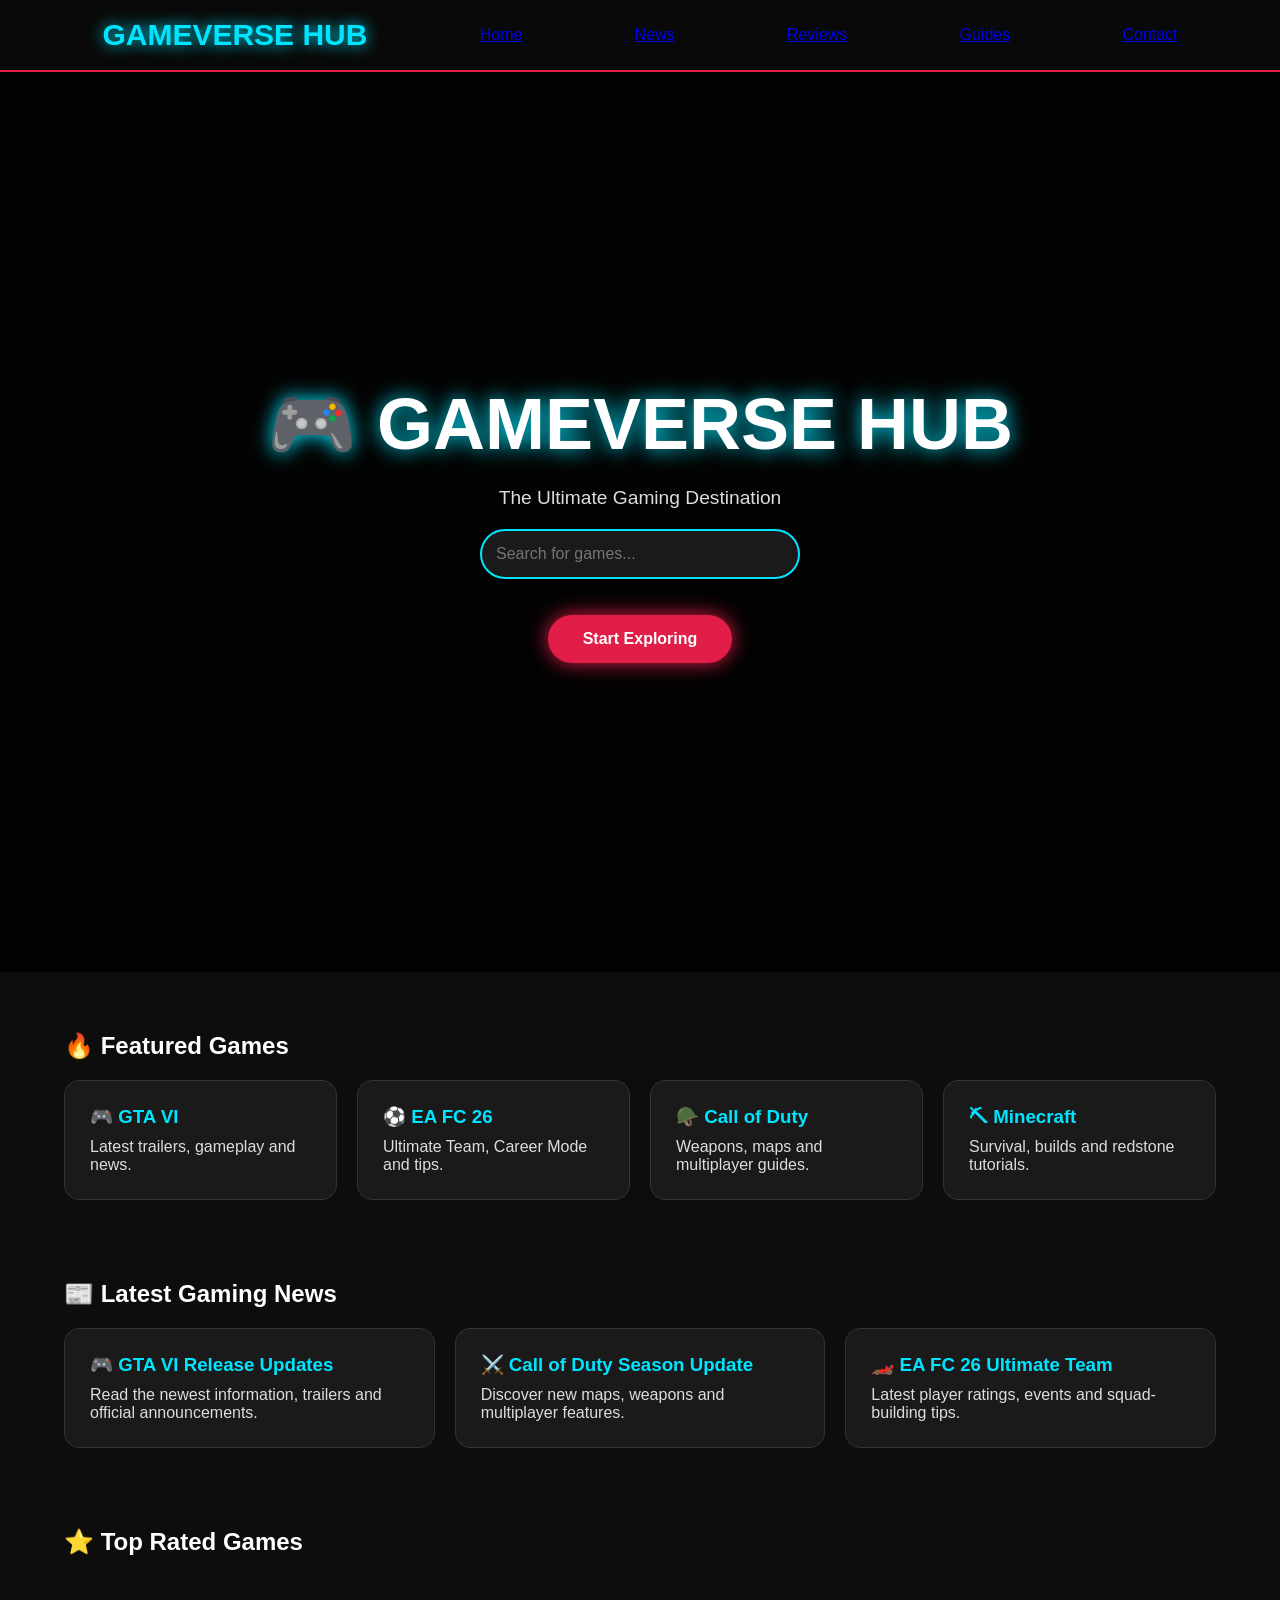
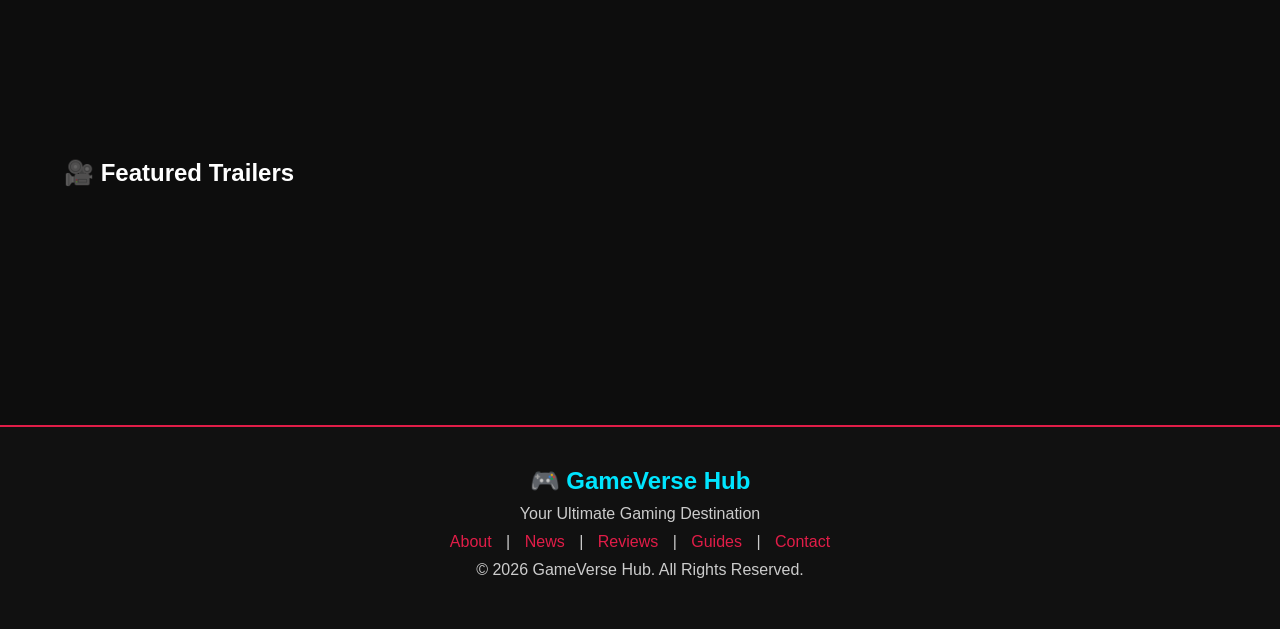
==== index.html @ 9d749c65 "Update index.html" ====
<!DOCTYPE html>
<html lang="en">
<head>
<meta charset="UTF-8">
<meta name="viewport" content="width=device-width, initial-scale=1.0">
<title>GameVerse Hub</title>
<link rel="stylesheet" href="css/style.css">
</head>

<body>

<header>
<div class="logo">
<span class="blue">GAME</span><span class="red">VERSE</span> HUB
</div>
<a href="index.html">Home</a>
<a href="news.html">News</a>
<a href="reviews.html">Reviews</a>
<a href="guides.html">Guides</a>
<a href="contact.html">Contact</a>
</nav>

</header>

<section class="hero">

<h1>🎮 GAMEVERSE HUB</h1>

<p>The Ultimate Gaming Destination</p>

<input class="search" type="text" placeholder="Search for games...">

<br><br>

<a href="news.html" class="button">Start Exploring</a>

</section>

<section class="games">

<h2>🔥 Featured Games</h2>
  
<div class="games-grid">
<div class="card">
<h3>🎮 GTA VI</h3>
<p>Latest trailers, gameplay and news.</p>
</div>

<div class="card">
<h3>⚽ EA FC 26</h3>
<p>Ultimate Team, Career Mode and tips.</p>
</div>

<div class="card">
<h3>🪖 Call of Duty</h3>
<p>Weapons, maps and multiplayer guides.</p>
</div>

<div class="card">
<h3>⛏ Minecraft</h3>
<p>Survival, builds and redstone tutorials.</p>
</div>
</div>
</section>

<section class="games">

<h2>📰 Latest Gaming News</h2>
<div class="games-grid">
<div class="card">
<h3>🎮 GTA VI Release Updates</h3>
<p>Read the newest information, trailers and official announcements.</p>
</div>

<div class="card">
<h3>⚔️ Call of Duty Season Update</h3>
<p>Discover new maps, weapons and multiplayer features.</p>
</div>

<div class="card">
<h3>🏎️ EA FC 26 Ultimate Team</h3>
<p>Latest player ratings, events and squad-building tips.</p>
</div>
</div>
</section>
<section class="games">

<h2>⭐ Top Rated Games</h2>

<div class="games-grid">

<div class="card">
<h3>🥇 GTA VI</h3>
<p>⭐ 9.8 / 10</p>
</div>

<div class="card">
<h3>🥈 Minecraft</h3>
<p>⭐ 9.5 / 10</p>
</div>

<div class="card">
<h3>🥉 EA FC 26</h3>
<p>⭐ 8.9 / 10</p>
</div>

<div class="card">
<h3>🎯 Call of Duty</h3>
<p>⭐ 8.8 / 10</p>
</div>

</div>

</section>
  <section class="games">

<h2>🎥 Featured Trailers</h2>

<div class="games-grid">

<div class="card">
<h3>🎮 GTA VI Trailer</h3>
<p>Watch the latest official trailer and gameplay highlights.</p>
<a href="https://www.youtube.com/results?search_query=GTA+VI+Official+Trailer" class="button" target="_blank">Watch</a>
</div>

<div class="card">
<h3>⚽ EA FC 26 Trailer</h3>
<p>See the newest features and official gameplay reveal.</p>
<a href="https://www.youtube.com/results?search_query=EA+FC+26+Trailer" class="button" target="_blank">Watch</a>
</div>

<div class="card">
<h3>🪖 Call of Duty Trailer</h3>
<p>Check out the latest multiplayer action.</p>
<a href="https://www.youtube.com/results?search_query=Call+of+Duty+Official+Trailer" class="button" target="_blank">Watch</a>
</div>

</div>

</section>
<footer>

<h2>🎮 GameVerse Hub</h2>

<p>Your Ultimate Gaming Destination</p>

<p>
<a href="about.html">About</a> |
<a href="news.html">News</a> |
<a href="reviews.html">Reviews</a> |
<a href="guides.html">Guides</a> |
<a href="contact.html">Contact</a>
</p>

<p>© 2026 GameVerse Hub. All Rights Reserved.</p>

</footer>

<script src="js/script.js"></script>

</body>
</html>
---- css/style.css ----
*{
    margin:0;
    padding:0;
    box-sizing:border-box;
    font-family:Arial, Helvetica, sans-serif;
}

body{
    background:#0D0D0D;
    color:#ffffff;
}

header{
    position:sticky;
    top:0;
    display:flex;
    justify-content:space-between;
    align-items:center;
    padding:18px 8%;
    background:rgba(10,10,10,0.95);
    backdrop-filter:blur(10px);
    border-bottom:2px solid #E11D48;
    z-index:1000;
}

.logo{
    font-size:30px;
    font-weight:700;
    color:#00E5FF;
    text-shadow:0 0 15px #00E5FF;
}

nav{
    display:flex;
    gap:20px;
    flex-wrap:wrap;
}

nav a{
    color:white;
    text-decoration:none;
    font-weight:600;
    transition:.3s;
}

nav a:hover{
    color:#00E5FF;
    text-shadow:0 0 10px #00E5FF;
} o{
    font-size:28px;
    font-weight:bold;
    color:#00E5FF;
    text-shadow:0 0 10px #00E5FF;
}

nav a{
    color:white;
    text-decoration:none;
    margin-left:25px;
    transition:.3s;
    font-weight:bold;
}

nav a:hover{
    color:#00E5FF;
}

.hero{
    min-height:100vh;
    display:flex;
    flex-direction:column;
    justify-content:center;
    align-items:center;
    text-align:center;
    padding:20px;
    background:
    linear-gradient(rgba(0,0,0,.75),rgba(0,0,0,.85)),
    url("https://images.unsplash.com/photo-1542751110-97427bbecf20?auto=format&fit=crop&w=1600&q=80")
    center/cover no-repeat;
}

.hero h1{
    font-size:clamp(2.5rem,6vw,4.5rem);
    color:#ffffff;
    text-shadow:0 0 20px #00E5FF;
}

.hero p{
    font-size:1.2rem;
    color:#ddd;
    margin:20px 0;
}

.button{
    background:#E11D48;
    color:white;
    text-decoration:none;
    padding:15px 35px;
    border-radius:40px;
    font-weight:bold;
    transition:.3s;
    box-shadow:0 0 20px #E11D48;
}

.button:hover{
    background:#00E5FF;
    color:black;
    box-shadow:0 0 25px #00E5FF;
}

.games{
    width:90%;
    margin:60px auto;
}

.games-grid{
    display:grid;
    grid-template-columns:repeat(auto-fit,minmax(250px,1fr));
    gap:20px;
}

.card{
    background:#1A1A1A;
    border:1px solid #333;
    border-radius:15px;
    padding:25px;
    margin:20px 0;
    transition:0.3s;
}

.card:hover{
    transform:scale(1.03);
    border-color:#E11D48;
    box-shadow:0 0 20px #E11D48;
}

.card h3{
    color:#00E5FF;
    margin-bottom:10px;
}

.card p{
    color:#DDDDDD;
}

footerer{
    tt-align:cecenter;
    padding:30px;
    background:#111111;
    border-top:2px solid #E11D48;
    margin-top:50px;
}.search{
width:320px;
max-width:90%;
padding:14px;
border:none;
border-radius:30px;
font-size:16px;
outline:none;
background:#1A1A1A;
color:white;
border:2px solid #00E5FF;
}

.search:focus{
box-shadow:0 0 15px #00E5FF;
}
footer{
    background:#111111;
    padding:40px 20px;
    text-align:center;
    border-top:2px solid #E11D48;
}

footer h2{
    color:#00E5FF;
    margin-bottom:10px;
}

footer p{
    color:#cccccc;
    margin:10px 0;
}

footer a{
    color:#E11D48;
    text-decoration:none;
    margin:0 10px;
    transition:0.3s;
}

footer a:hover{
    color:#00E5FF;
}
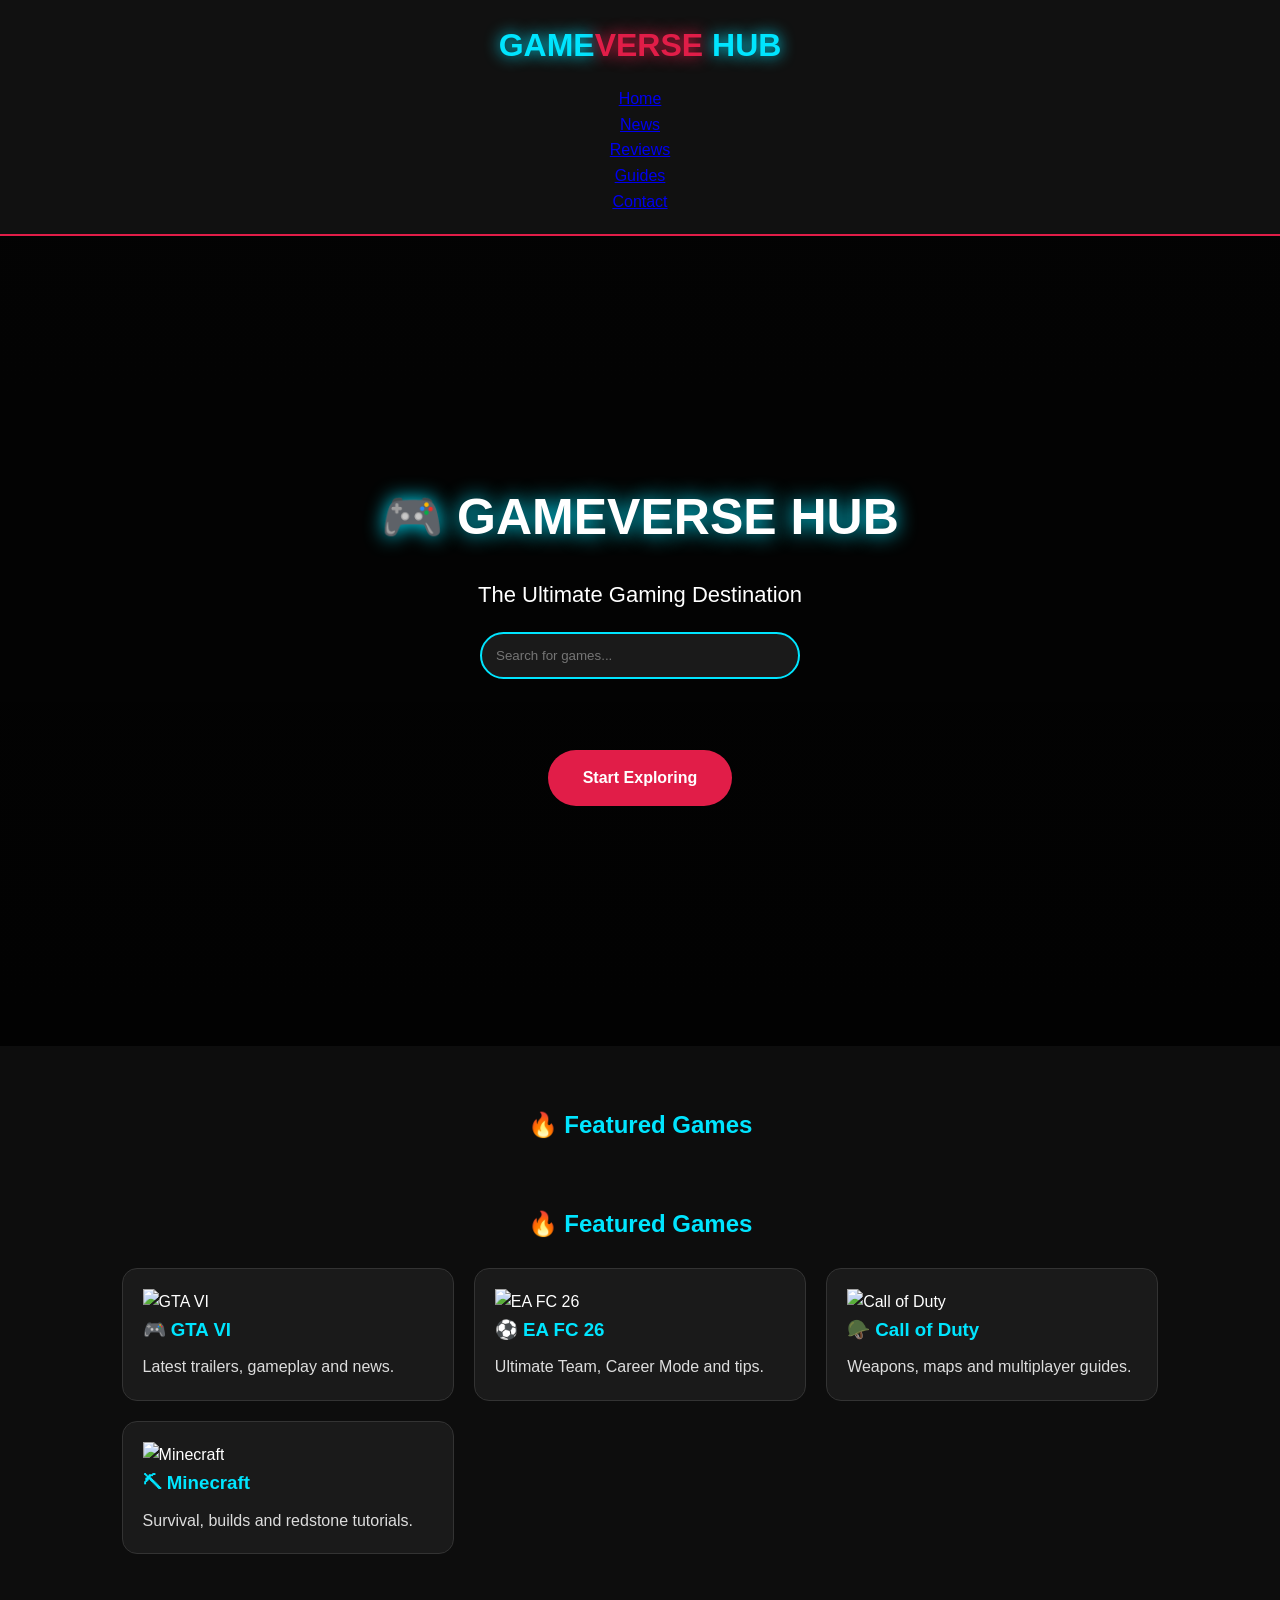
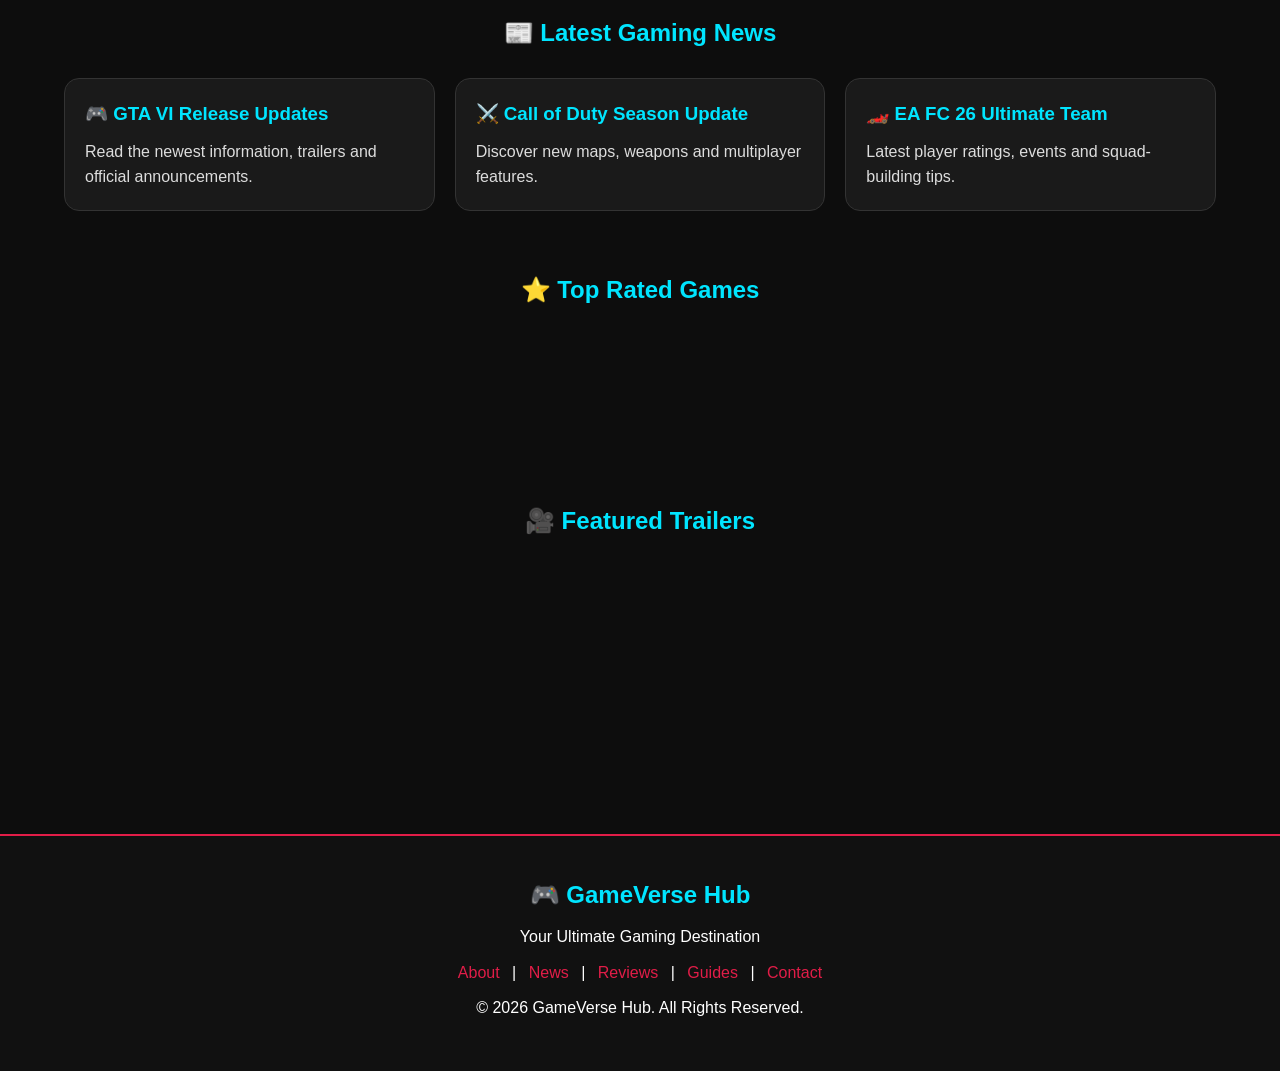
==== commit 94e4de32: "Update index.html" ====
--- a/index.html
+++ b/index.html
@@ -40,30 +40,39 @@
 
 <h2>🔥 Featured Games</h2>
   
+<section class="games">
+
+<h2>🔥 Featured Games</h2>
+
 <div class="games-grid">
+
 <div class="card">
+<img src="images/gta6.jpg" alt="GTA VI">
 <h3>🎮 GTA VI</h3>
 <p>Latest trailers, gameplay and news.</p>
 </div>
 
 <div class="card">
+<img src="images/eafc26.jpg" alt="EA FC 26">
 <h3>⚽ EA FC 26</h3>
 <p>Ultimate Team, Career Mode and tips.</p>
 </div>
 
 <div class="card">
+<img src="images/cod.jpg" alt="Call of Duty">
 <h3>🪖 Call of Duty</h3>
 <p>Weapons, maps and multiplayer guides.</p>
 </div>
 
 <div class="card">
+<img src="images/minecraft.jpg" alt="Minecraft">
 <h3>⛏ Minecraft</h3>
 <p>Survival, builds and redstone tutorials.</p>
 </div>
+
 </div>
+
 </section>
-
-<section class="games">
 
 <h2>📰 Latest Gaming News</h2>
 <div class="games-grid">
--- a/css/style.css
+++ b/css/style.css
@@ -8,65 +8,61 @@
 body{
     background:#0D0D0D;
     color:#ffffff;
-}
+    line-height:1.6;
+}
+
+/* Header */
 
 header{
-    position:sticky;
-    top:0;
     display:flex;
-    justify-content:space-between;
+    flex-direction:column;
     align-items:center;
-    padding:18px 8%;
-    background:rgba(10,10,10,0.95);
-    backdrop-filter:blur(10px);
+    padding:20px;
+    background:#111111;
     border-bottom:2px solid #E11D48;
-    z-index:1000;
 }
 
 .logo{
-    font-size:30px;
-    font-weight:700;
+    font-size:32px;
+    font-weight:bold;
     color:#00E5FF;
     text-shadow:0 0 15px #00E5FF;
+    margin-bottom:15px;
+}
+
+.blue{
+    color:#00E5FF;
+    text-shadow:0 0 15px #00E5FF;
+}
+
+.red{
+    color:#E11D48;
+    text-shadow:0 0 15px #E11D48;
 }
 
 nav{
     display:flex;
-    gap:20px;
     flex-wrap:wrap;
+    justify-content:center;
+    gap:15px;
 }
 
 nav a{
     color:white;
     text-decoration:none;
-    font-weight:600;
+    font-size:18px;
+    font-weight:bold;
     transition:.3s;
 }
 
 nav a:hover{
     color:#00E5FF;
-    text-shadow:0 0 10px #00E5FF;
-} o{
-    font-size:28px;
-    font-weight:bold;
-    color:#00E5FF;
-    text-shadow:0 0 10px #00E5FF;
-}
-
-nav a{
-    color:white;
-    text-decoration:none;
-    margin-left:25px;
-    transition:.3s;
-    font-weight:bold;
-}
-
-nav a:hover{
-    color:#00E5FF;
-}
+}
+
+/* Hero */
 
 .hero{
-    min-height:100vh;
+    min-height:90vh;
     display:flex;
     flex-direction:column;
     justify-content:center;
@@ -80,37 +76,60 @@
 }
 
 .hero h1{
-    font-size:clamp(2.5rem,6vw,4.5rem);
-    color:#ffffff;
+    font-size:50px;
+    color:white;
     text-shadow:0 0 20px #00E5FF;
 }
 
 .hero p{
-    font-size:1.2rem;
-    color:#ddd;
     margin:20px 0;
+    font-size:22px;
+}
+
+.search{
+    width:320px;
+    max-width:90%;
+    padding:14px;
+    border:none;
+    border-radius:30px;
+    background:#1A1A1A;
+    color:white;
+    border:2px solid #00E5FF;
+    outline:none;
+}
+
+.search:focus{
+    box-shadow:0 0 15px #00E5FF;
 }
 
 .button{
+    display:inline-block;
+    margin-top:20px;
+    padding:15px 35px;
     background:#E11D48;
     color:white;
     text-decoration:none;
-    padding:15px 35px;
-    border-radius:40px;
+    border-radius:30px;
     font-weight:bold;
     transition:.3s;
-    box-shadow:0 0 20px #E11D48;
 }
 
 .button:hover{
     background:#00E5FF;
     color:black;
-    box-shadow:0 0 25px #00E5FF;
-}
+}
+
+/* Sections */
 
 .games{
     width:90%;
     margin:60px auto;
+}
+
+.games h2{
+    text-align:center;
+    color:#00E5FF;
+    margin-bottom:25px;
 }
 
 .games-grid{
@@ -121,15 +140,14 @@
 
 .card{
     background:#1A1A1A;
+    border-radius:15px;
+    padding:20px;
     border:1px solid #333;
-    border-radius:15px;
-    padding:25px;
-    margin:20px 0;
-    transition:0.3s;
+    transition:.3s;
 }
 
 .card:hover{
-    transform:scale(1.03);
+    transform:translateY(-8px);
     border-color:#E11D48;
     box-shadow:0 0 20px #E11D48;
 }
@@ -143,52 +161,57 @@
     color:#DDDDDD;
 }
 
-footerer{
-    tt-align:cecenter;
-    padding:30px;
-    background:#111111;
-    border-top:2px solid #E11D48;
-    margin-top:50px;
-}.search{
-width:320px;
-max-width:90%;
-padding:14px;
-border:none;
-border-radius:30px;
-font-size:16px;
-outline:none;
-background:#1A1A1A;
-color:white;
-border:2px solid #00E5FF;
-}
-
-.search:focus{
-box-shadow:0 0 15px #00E5FF;
-}
+/* Footer */
+
 footer{
     background:#111111;
+    text-align:center;
     padding:40px 20px;
-    text-align:center;
     border-top:2px solid #E11D48;
 }
 
 footer h2{
     color:#00E5FF;
-    margin-bottom:10px;
 }
 
 footer p{
-    color:#cccccc;
     margin:10px 0;
 }
 
 footer a{
     color:#E11D48;
     text-decoration:none;
-    margin:0 10px;
-    transition:0.3s;
+    margin:0 8px;
 }
 
 footer a:hover{
     color:#00E5FF;
 }
+
+/* Mobile */
+
+@media(max-width:768px){
+
+.hero h1{
+    font-size:36px;
+}
+
+nav{
+    gap:10px;
+}
+
+nav a{
+    font-size:16px;
+}
+
+.search{
+    width:95%;
+}
+
+.card img{
+    width:100%;
+    height:200px;
+    object-fit:cover;
+    border-radius:10px;
+    margin-bottom:15px;
+}
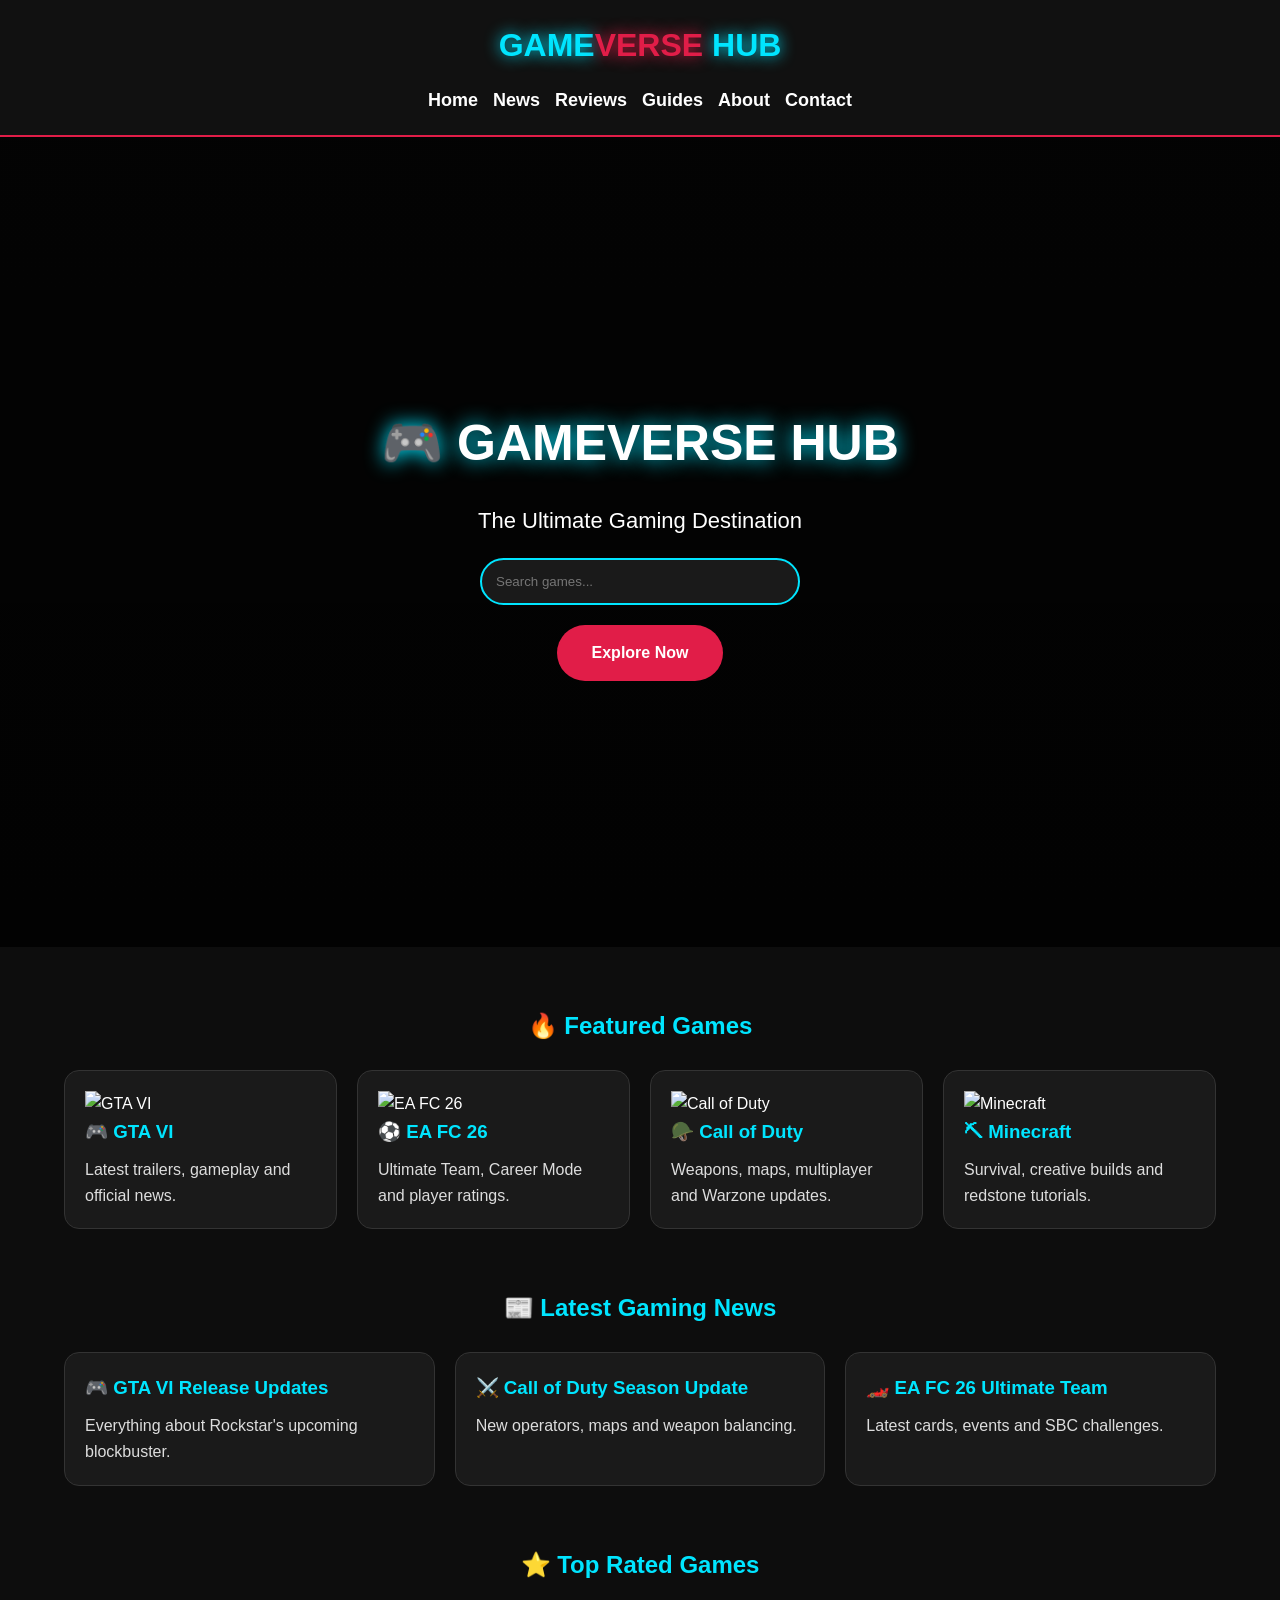
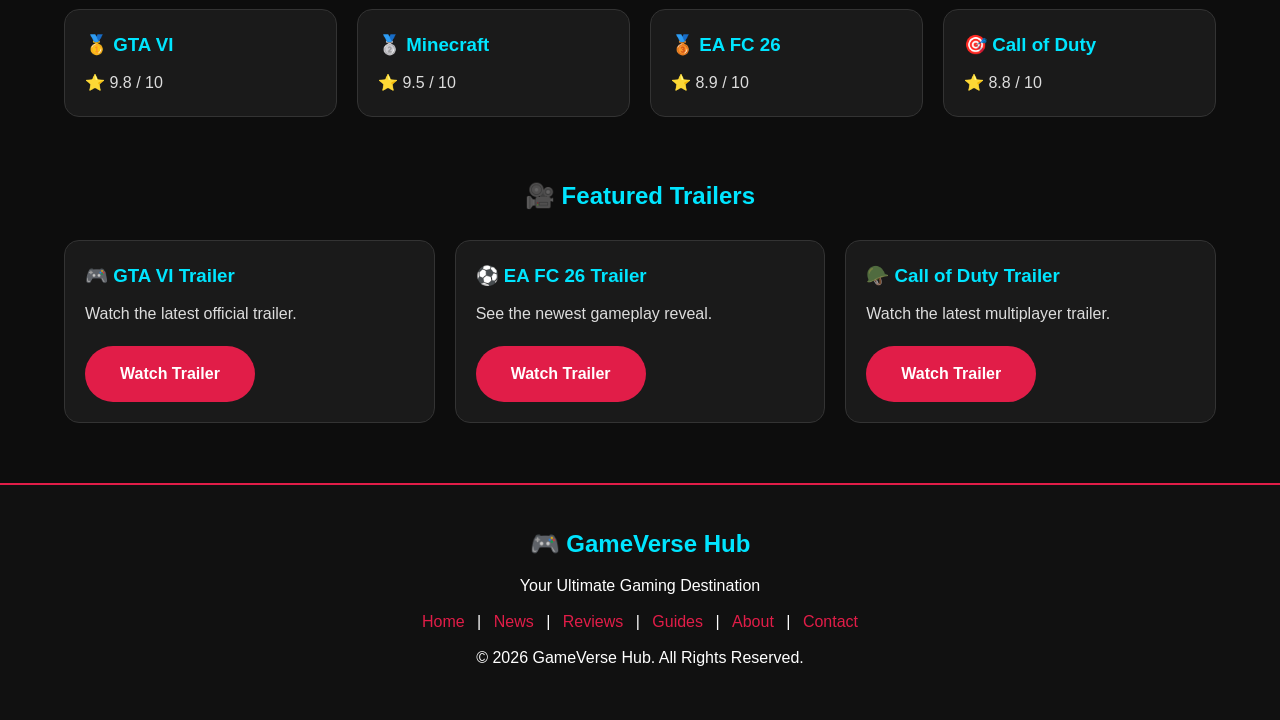
==== commit 0c6b689b: "Update index.html" ====
--- a/index.html
+++ b/index.html
@@ -10,13 +10,17 @@
 <body>
 
 <header>
+
 <div class="logo">
 <span class="blue">GAME</span><span class="red">VERSE</span> HUB
 </div>
+
+<nav>
 <a href="index.html">Home</a>
 <a href="news.html">News</a>
 <a href="reviews.html">Reviews</a>
 <a href="guides.html">Guides</a>
+<a href="about.html">About</a>
 <a href="contact.html">Contact</a>
 </nav>
 
@@ -28,18 +32,12 @@
 
 <p>The Ultimate Gaming Destination</p>
 
-<input class="search" type="text" placeholder="Search for games...">
+<input class="search" type="text" placeholder="Search games...">
 
-<br><br>
-
-<a href="news.html" class="button">Start Exploring</a>
+<a href="news.html" class="button">Explore Now</a>
 
 </section>
 
-<section class="games">
-
-<h2>🔥 Featured Games</h2>
-  
 <section class="games">
 
 <h2>🔥 Featured Games</h2>
@@ -49,48 +47,54 @@
 <div class="card">
 <img src="images/gta6.jpg" alt="GTA VI">
 <h3>🎮 GTA VI</h3>
-<p>Latest trailers, gameplay and news.</p>
+<p>Latest trailers, gameplay and official news.</p>
 </div>
 
 <div class="card">
 <img src="images/eafc26.jpg" alt="EA FC 26">
 <h3>⚽ EA FC 26</h3>
-<p>Ultimate Team, Career Mode and tips.</p>
+<p>Ultimate Team, Career Mode and player ratings.</p>
 </div>
 
 <div class="card">
 <img src="images/cod.jpg" alt="Call of Duty">
 <h3>🪖 Call of Duty</h3>
-<p>Weapons, maps and multiplayer guides.</p>
+<p>Weapons, maps, multiplayer and Warzone updates.</p>
 </div>
 
 <div class="card">
 <img src="images/minecraft.jpg" alt="Minecraft">
 <h3>⛏ Minecraft</h3>
-<p>Survival, builds and redstone tutorials.</p>
+<p>Survival, creative builds and redstone tutorials.</p>
 </div>
 
 </div>
 
 </section>
 
+<section class="games">
+
 <h2>📰 Latest Gaming News</h2>
+
 <div class="games-grid">
+
 <div class="card">
 <h3>🎮 GTA VI Release Updates</h3>
-<p>Read the newest information, trailers and official announcements.</p>
+<p>Everything about Rockstar's upcoming blockbuster.</p>
 </div>
 
 <div class="card">
 <h3>⚔️ Call of Duty Season Update</h3>
-<p>Discover new maps, weapons and multiplayer features.</p>
+<p>New operators, maps and weapon balancing.</p>
 </div>
 
 <div class="card">
 <h3>🏎️ EA FC 26 Ultimate Team</h3>
-<p>Latest player ratings, events and squad-building tips.</p>
+<p>Latest cards, events and SBC challenges.</p>
 </div>
+
 </div>
+
 </section>
 <section class="games">
 
@@ -121,7 +125,8 @@
 </div>
 
 </section>
-  <section class="games">
+
+<section class="games">
 
 <h2>🎥 Featured Trailers</h2>
 
@@ -129,25 +134,26 @@
 
 <div class="card">
 <h3>🎮 GTA VI Trailer</h3>
-<p>Watch the latest official trailer and gameplay highlights.</p>
-<a href="https://www.youtube.com/results?search_query=GTA+VI+Official+Trailer" class="button" target="_blank">Watch</a>
+<p>Watch the latest official trailer.</p>
+<a class="button" href="https://www.youtube.com/results?search_query=GTA+VI+Official+Trailer" target="_blank">Watch Trailer</a>
 </div>
 
 <div class="card">
 <h3>⚽ EA FC 26 Trailer</h3>
-<p>See the newest features and official gameplay reveal.</p>
-<a href="https://www.youtube.com/results?search_query=EA+FC+26+Trailer" class="button" target="_blank">Watch</a>
+<p>See the newest gameplay reveal.</p>
+<a class="button" href="https://www.youtube.com/results?search_query=EA+FC+26+Official+Trailer" target="_blank">Watch Trailer</a>
 </div>
 
 <div class="card">
 <h3>🪖 Call of Duty Trailer</h3>
-<p>Check out the latest multiplayer action.</p>
-<a href="https://www.youtube.com/results?search_query=Call+of+Duty+Official+Trailer" class="button" target="_blank">Watch</a>
+<p>Watch the latest multiplayer trailer.</p>
+<a class="button" href="https://www.youtube.com/results?search_query=Call+of+Duty+Official+Trailer" target="_blank">Watch Trailer</a>
 </div>
 
 </div>
 
 </section>
+
 <footer>
 
 <h2>🎮 GameVerse Hub</h2>
@@ -155,10 +161,11 @@
 <p>Your Ultimate Gaming Destination</p>
 
 <p>
-<a href="about.html">About</a> |
+<a href="index.html">Home</a> |
 <a href="news.html">News</a> |
 <a href="reviews.html">Reviews</a> |
 <a href="guides.html">Guides</a> |
+<a href="about.html">About</a> |
 <a href="contact.html">Contact</a>
 </p>
 
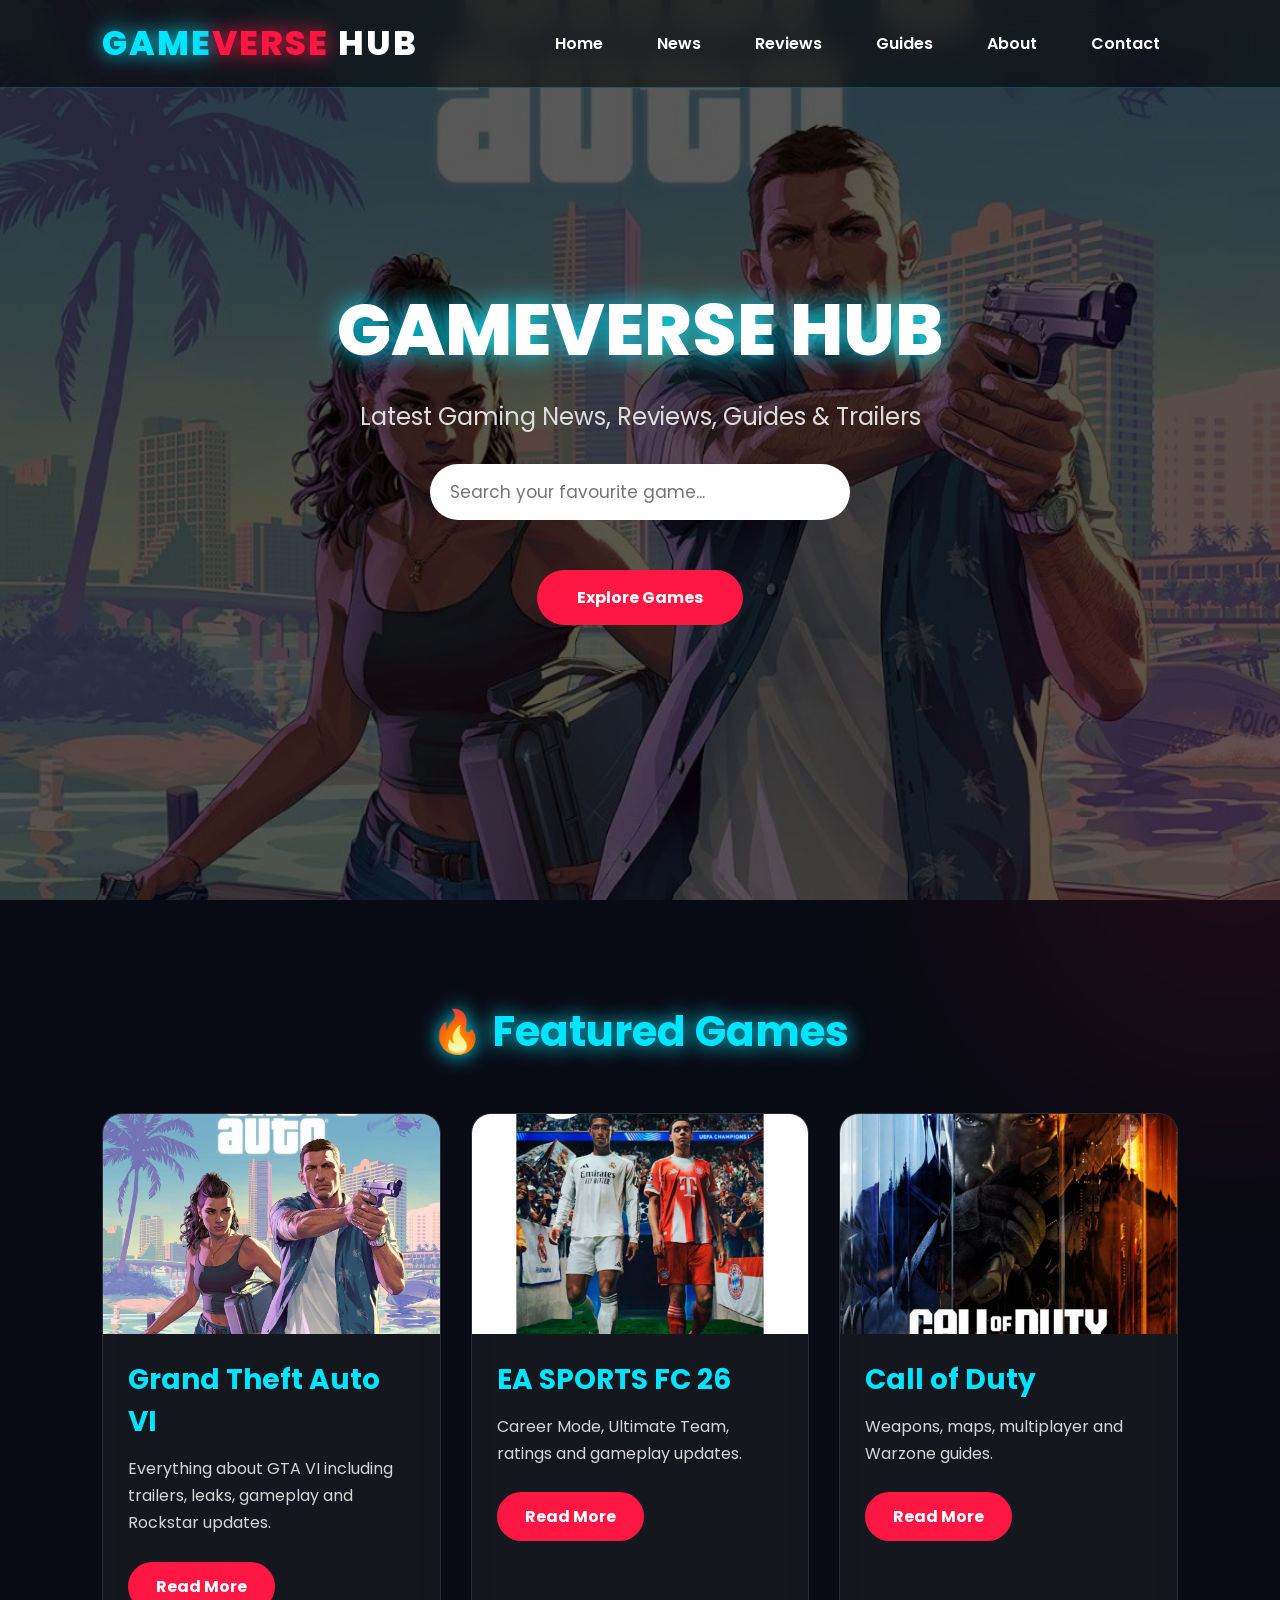
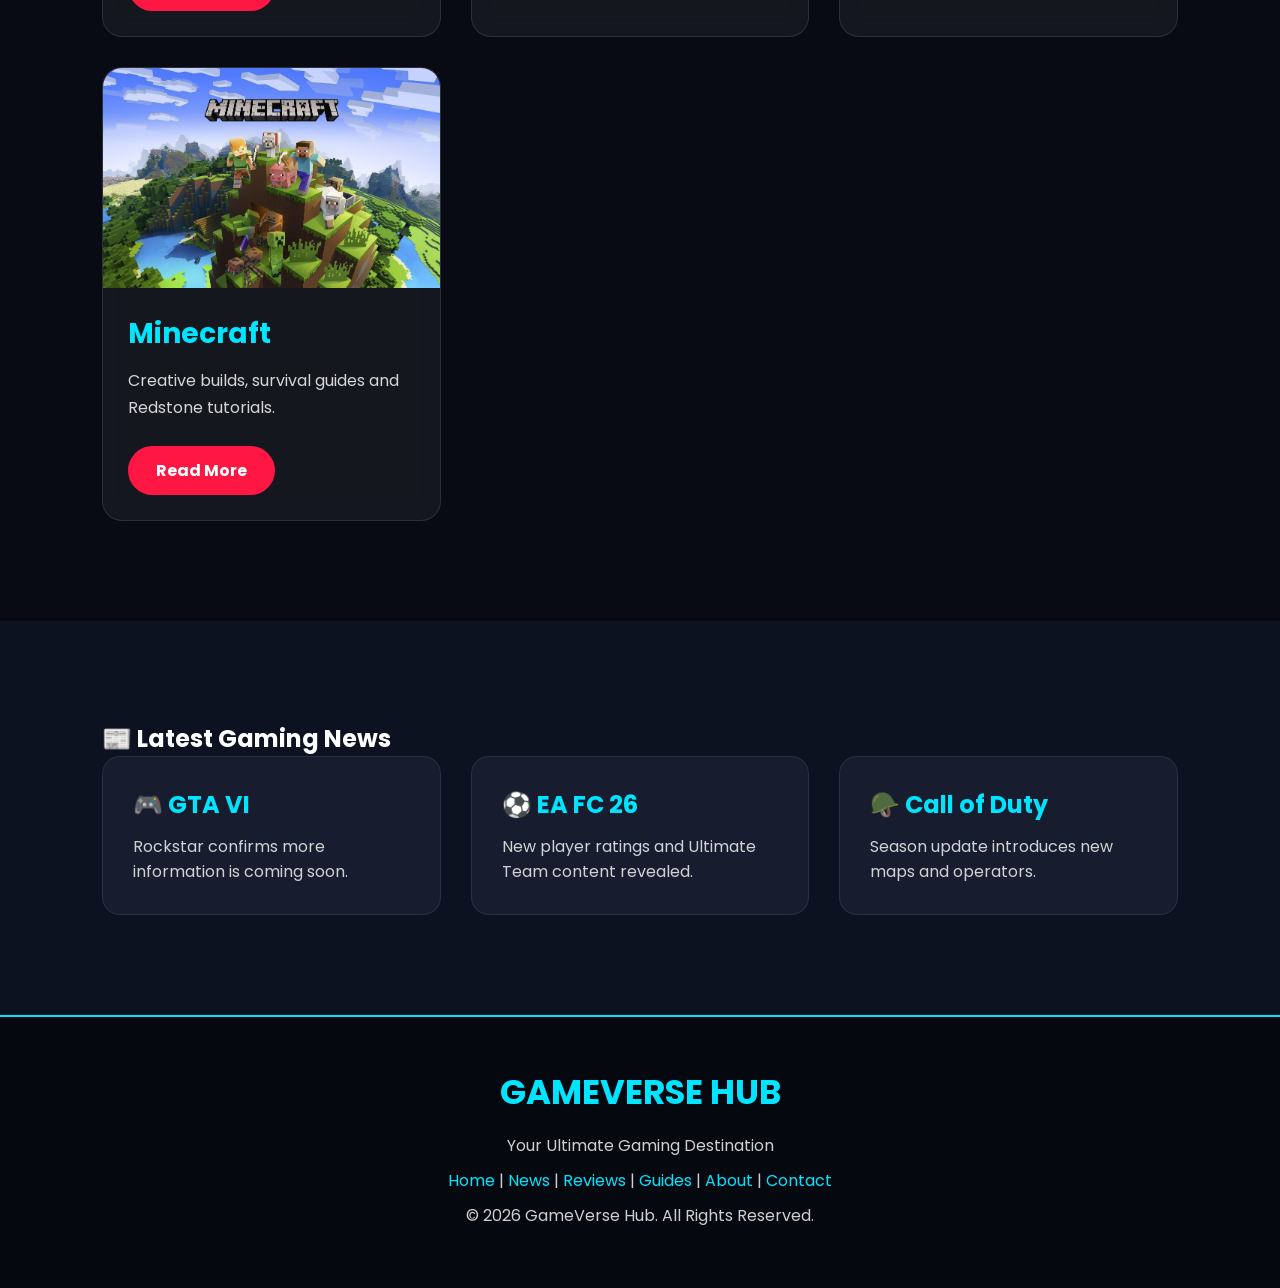
==== commit b09da2b1: "Create index.html" ====
--- a/index.html
+++ b/index.html
@@ -1,10 +1,15 @@
 <!DOCTYPE html>
 <html lang="en">
+
 <head>
+
 <meta charset="UTF-8">
 <meta name="viewport" content="width=device-width, initial-scale=1.0">
+
 <title>GameVerse Hub</title>
+
 <link rel="stylesheet" href="css/style.css">
+
 </head>
 
 <body>
@@ -28,152 +33,181 @@
 
 <section class="hero">
 
-<h1>🎮 GAMEVERSE HUB</h1>
-
-<p>The Ultimate Gaming Destination</p>
-
-<input class="search" type="text" placeholder="Search games...">
-
-<a href="news.html" class="button">Explore Now</a>
+<div class="hero-content">
+
+<h1>GAMEVERSE HUB</h1>
+
+<p>
+Latest Gaming News, Reviews, Guides & Trailers
+</p>
+
+<input class="search"
+type="text"
+placeholder="Search your favourite game...">
+
+<br><br>
+
+<a href="#games" class="button">
+Explore Games
+</a>
+
+</div>
 
 </section>
 
-<section class="games">
+<section class="games" id="games">
 
 <h2>🔥 Featured Games</h2>
 
 <div class="games-grid">
 
 <div class="card">
-<img src="images/gta6.jpg" alt="GTA VI">
+
+<img src="images/gta6.jpg">
+
+<div class="content">
+
+<h3>Grand Theft Auto VI</h3>
+
+<p>
+Everything about GTA VI including trailers, leaks, gameplay and Rockstar updates.
+</p>
+
+<a href="news.html" class="button">
+Read More
+</a>
+
+</div>
+
+</div>
+
+<div class="card">
+
+<img src="images/eafc26.jpg">
+
+<div class="content">
+
+<h3>EA SPORTS FC 26</h3>
+
+<p>
+Career Mode, Ultimate Team, ratings and gameplay updates.
+</p>
+
+<a href="reviews.html" class="button">
+Read More
+</a>
+
+</div>
+
+</div>
+
+<div class="card">
+
+<img src="images/cod.jpg">
+
+<div class="content">
+
+<h3>Call of Duty</h3>
+
+<p>
+Weapons, maps, multiplayer and Warzone guides.
+</p>
+
+<a href="guides.html" class="button">
+Read More
+</a>
+
+</div>
+
+</div>
+
+<div class="card">
+
+<img src="images/minecraft.jpg">
+
+<div class="content">
+
+<h3>Minecraft</h3>
+
+<p>
+Creative builds, survival guides and Redstone tutorials.
+</p>
+
+<a href="guides.html" class="button">
+Read More
+</a>
+
+</div>
+
+</div>
+
+</div>
+
+</section>
+
+<section class="news-section">
+
+<h2>📰 Latest Gaming News</h2>
+
+<div class="news-grid">
+
+<div class="news-card">
 <h3>🎮 GTA VI</h3>
-<p>Latest trailers, gameplay and official news.</p>
-</div>
-
-<div class="card">
-<img src="images/eafc26.jpg" alt="EA FC 26">
+<p>
+Rockstar confirms more information is coming soon.
+</p>
+</div>
+
+<div class="news-card">
 <h3>⚽ EA FC 26</h3>
-<p>Ultimate Team, Career Mode and player ratings.</p>
-</div>
-
-<div class="card">
-<img src="images/cod.jpg" alt="Call of Duty">
+<p>
+New player ratings and Ultimate Team content revealed.
+</p>
+</div>
+
+<div class="news-card">
 <h3>🪖 Call of Duty</h3>
-<p>Weapons, maps, multiplayer and Warzone updates.</p>
-</div>
-
-<div class="card">
-<img src="images/minecraft.jpg" alt="Minecraft">
-<h3>⛏ Minecraft</h3>
-<p>Survival, creative builds and redstone tutorials.</p>
+<p>
+Season update introduces new maps and operators.
+</p>
 </div>
 
 </div>
 
 </section>
 
-<section class="games">
-
-<h2>📰 Latest Gaming News</h2>
-
-<div class="games-grid">
-
-<div class="card">
-<h3>🎮 GTA VI Release Updates</h3>
-<p>Everything about Rockstar's upcoming blockbuster.</p>
-</div>
-
-<div class="card">
-<h3>⚔️ Call of Duty Season Update</h3>
-<p>New operators, maps and weapon balancing.</p>
-</div>
-
-<div class="card">
-<h3>🏎️ EA FC 26 Ultimate Team</h3>
-<p>Latest cards, events and SBC challenges.</p>
-</div>
-
-</div>
-
-</section>
-<section class="games">
-
-<h2>⭐ Top Rated Games</h2>
-
-<div class="games-grid">
-
-<div class="card">
-<h3>🥇 GTA VI</h3>
-<p>⭐ 9.8 / 10</p>
-</div>
-
-<div class="card">
-<h3>🥈 Minecraft</h3>
-<p>⭐ 9.5 / 10</p>
-</div>
-
-<div class="card">
-<h3>🥉 EA FC 26</h3>
-<p>⭐ 8.9 / 10</p>
-</div>
-
-<div class="card">
-<h3>🎯 Call of Duty</h3>
-<p>⭐ 8.8 / 10</p>
-</div>
-
-</div>
-
-</section>
-
-<section class="games">
-
-<h2>🎥 Featured Trailers</h2>
-
-<div class="games-grid">
-
-<div class="card">
-<h3>🎮 GTA VI Trailer</h3>
-<p>Watch the latest official trailer.</p>
-<a class="button" href="https://www.youtube.com/results?search_query=GTA+VI+Official+Trailer" target="_blank">Watch Trailer</a>
-</div>
-
-<div class="card">
-<h3>⚽ EA FC 26 Trailer</h3>
-<p>See the newest gameplay reveal.</p>
-<a class="button" href="https://www.youtube.com/results?search_query=EA+FC+26+Official+Trailer" target="_blank">Watch Trailer</a>
-</div>
-
-<div class="card">
-<h3>🪖 Call of Duty Trailer</h3>
-<p>Watch the latest multiplayer trailer.</p>
-<a class="button" href="https://www.youtube.com/results?search_query=Call+of+Duty+Official+Trailer" target="_blank">Watch Trailer</a>
-</div>
-
-</div>
-
-</section>
-
 <footer>
 
-<h2>🎮 GameVerse Hub</h2>
+<h2>GAMEVERSE HUB</h2>
 
 <p>Your Ultimate Gaming Destination</p>
 
 <p>
+
 <a href="index.html">Home</a> |
+
 <a href="news.html">News</a> |
+
 <a href="reviews.html">Reviews</a> |
+
 <a href="guides.html">Guides</a> |
+
 <a href="about.html">About</a> |
+
 <a href="contact.html">Contact</a>
-</p>
-
-<p>© 2026 GameVerse Hub. All Rights Reserved.</p>
+
+</p>
+
+<p>
+
+© 2026 GameVerse Hub. All Rights Reserved.
+
+</p>
 
 </footer>
 
 <script src="js/script.js"></script>
 
 </body>
-</html>
+
+  </html>
--- a/css/style.css
+++ b/css/style.css
@@ -1,217 +1,474 @@
+/* ===================================
+   GAMEVERSE HUB V2
+   FUTURISTIC GAMING CSS
+=================================== */
+
+@import url('https://fonts.googleapis.com/css2?family=Poppins:wght@300;400;500;600;700;800&display=swap');
+
 *{
-    margin:0;
-    padding:0;
-    box-sizing:border-box;
-    font-family:Arial, Helvetica, sans-serif;
+margin:0;
+padding:0;
+box-sizing:border-box;
+font-family:'Poppins',sans-serif;
+scroll-behavior:smooth;
 }
 
 body{
-    background:#0D0D0D;
-    color:#ffffff;
-    line-height:1.6;
-}
-
-/* Header */
+background:#090b14;
+color:#fff;
+overflow-x:hidden;
+}
+
+a{
+text-decoration:none;
+color:white;
+}
+
+img{
+max-width:100%;
+display:block;
+}
+
+/* ===========================
+HEADER
+=========================== */
 
 header{
-    display:flex;
+position:fixed;
+top:0;
+left:0;
+width:100%;
+padding:18px 8%;
+display:flex;
+justify-content:space-between;
+align-items:center;
+background:rgba(0,0,0,.55);
+backdrop-filter:blur(15px);
+z-index:1000;
+border-bottom:1px solid rgba(0,229,255,.25);
+}
+
+.logo{
+font-size:34px;
+font-weight:800;
+letter-spacing:2px;
+}
+
+.blue{
+color:#00e5ff;
+text-shadow:0 0 20px #00e5ff;
+}
+
+.red{
+color:#ff1744;
+text-shadow:0 0 20px #ff1744;
+}
+
+nav{
+display:flex;
+gap:18px;
+}
+
+nav a{
+padding:10px 18px;
+border-radius:30px;
+transition:.35s;
+font-weight:600;
+}
+
+nav a:hover{
+background:#00e5ff;
+color:#111;
+box-shadow:0 0 18px #00e5ff;
+}
+
+/* ===========================
+HERO
+=========================== */
+
+.hero{
+position:relative;
+height:100vh;
+display:flex;
+justify-content:center;
+align-items:center;
+text-align:center;
+padding:20px;
+background:url("../images/gta6.jpg") center/cover no-repeat;
+}
+
+.hero::before{
+content:"";
+position:absolute;
+inset:0;
+background:rgba(0,0,0,.65);
+}
+
+.hero-content{
+position:relative;
+z-index:2;
+max-width:900px;
+}
+
+.hero h1{
+font-size:72px;
+font-weight:800;
+margin-bottom:15px;
+text-shadow:0 0 25px #00e5ff;
+}
+
+.hero p{
+font-size:24px;
+color:#ddd;
+margin-bottom:30px;
+}
+
+.search{
+width:420px;
+max-width:100%;
+padding:15px 20px;
+border-radius:40px;
+border:none;
+outline:none;
+font-size:17px;
+margin-bottom:25px;
+background:#fff;
+color:#111;
+}
+
+.button{
+display:inline-block;
+padding:15px 40px;
+background:#ff1744;
+border-radius:40px;
+font-weight:700;
+transition:.35s;
+}
+
+.button:hover{
+background:#00e5ff;
+color:#111;
+transform:translateY(-3px);
+box-shadow:0 0 25px #00e5ff;
+  }
+/* ===========================
+FEATURED GAMES
+=========================== */
+
+.games{
+padding:100px 8%;
+}
+
+.games h2{
+text-align:center;
+font-size:42px;
+margin-bottom:50px;
+color:#00e5ff;
+text-shadow:0 0 20px #00e5ff;
+}
+
+.games-grid{
+display:grid;
+grid-template-columns:repeat(auto-fit,minmax(300px,1fr));
+gap:30px;
+}
+
+.card{
+background:rgba(255,255,255,.05);
+backdrop-filter:blur(12px);
+border:1px solid rgba(255,255,255,.1);
+border-radius:20px;
+overflow:hidden;
+transition:.4s;
+}
+
+.card:hover{
+transform:translateY(-12px);
+box-shadow:0 0 30px rgba(0,229,255,.35);
+border-color:#00e5ff;
+}
+
+.card img{
+width:100%;
+height:220px;
+object-fit:cover;
+}
+
+.card .content{
+padding:25px;
+}
+
+.card h3{
+font-size:28px;
+margin-bottom:12px;
+color:#00e5ff;
+}
+
+.card p{
+color:#d6d6d6;
+line-height:1.7;
+margin-bottom:25px;
+}
+
+.card .button{
+display:inline-block;
+padding:12px 28px;
+background:#ff1744;
+border-radius:30px;
+transition:.3s;
+}
+
+.card .button:hover{
+background:#00e5ff;
+color:#111;
+}
+
+/* ===========================
+LATEST NEWS
+=========================== */
+
+.news-section{
+padding:100px 8%;
+background:#0d1220;
+}
+
+.news-grid{
+display:grid;
+grid-template-columns:repeat(auto-fit,minmax(320px,1fr));
+gap:30px;
+}
+
+.news-card{
+background:#171d2f;
+border-radius:18px;
+padding:30px;
+transition:.35s;
+border:1px solid rgba(255,255,255,.08);
+}
+
+.news-card:hover{
+transform:translateY(-8px);
+border-color:#00e5ff;
+box-shadow:0 0 25px rgba(0,229,255,.25);
+}
+
+.news-card h3{
+font-size:24px;
+color:#00e5ff;
+margin-bottom:12px;
+}
+
+.news-card p{
+color:#d2d2d2;
+}
+
+/* ===========================
+FOOTER
+=========================== */
+
+footer{
+background:#06080f;
+padding:50px 20px;
+text-align:center;
+border-top:2px solid #00e5ff;
+}
+
+footer h2{
+font-size:34px;
+margin-bottom:15px;
+color:#00e5ff;
+}
+
+footer p{
+color:#cfcfcf;
+margin:10px 0;
+}
+
+footer a{
+color:#00e5ff;
+transition:.3s;
+}
+
+footer a:hover{
+color:#ff1744;
+}
+/* ===================================
+   ANIMATIONS
+=================================== */
+
+@keyframes fadeUp{
+    from{
+        opacity:0;
+        transform:translateY(40px);
+    }
+    to{
+        opacity:1;
+        transform:translateY(0);
+    }
+}
+
+.hero-content{
+    animation:fadeUp 1s ease;
+}
+
+.card{
+    animation:fadeUp .8s ease;
+}
+
+/* Glowing background */
+
+body::before{
+    content:"";
+    position:fixed;
+    top:-200px;
+    left:-200px;
+    width:500px;
+    height:500px;
+    background:#00e5ff;
+    opacity:.08;
+    filter:blur(120px);
+    border-radius:50%;
+    pointer-events:none;
+}
+
+body::after{
+    content:"";
+    position:fixed;
+    bottom:-200px;
+    right:-200px;
+    width:500px;
+    height:500px;
+    background:#ff1744;
+    opacity:.08;
+    filter:blur(120px);
+    border-radius:50%;
+    pointer-events:none;
+}
+
+/* Scrollbar */
+
+::-webkit-scrollbar{
+    width:10px;
+}
+
+::-webkit-scrollbar-track{
+    background:#090b14;
+}
+
+::-webkit-scrollbar-thumb{
+    background:#00e5ff;
+    border-radius:10px;
+}
+
+::-webkit-scrollbar-thumb:hover{
+    background:#ff1744;
+}
+
+/* ===================================
+   MOBILE
+=================================== */
+
+@media(max-width:991px){
+
+header{
     flex-direction:column;
-    align-items:center;
-    padding:20px;
-    background:#111111;
-    border-bottom:2px solid #E11D48;
-}
-
-.logo{
-    font-size:32px;
-    font-weight:bold;
-    color:#00E5FF;
-    text-shadow:0 0 15px #00E5FF;
-    margin-bottom:15px;
-}
-
-.blue{
-    color:#00E5FF;
-    text-shadow:0 0 15px #00E5FF;
-}
-
-.red{
-    color:#E11D48;
-    text-shadow:0 0 15px #E11D48;
+    padding:15px;
 }
 
 nav{
-    display:flex;
     flex-wrap:wrap;
     justify-content:center;
-    gap:15px;
+    margin-top:15px;
+}
+
+.logo{
+    font-size:28px;
+}
+
+.hero h1{
+    font-size:48px;
+}
+
+.hero p{
+    font-size:18px;
+}
+
+.games{
+    padding:70px 20px;
+}
+
+.games h2{
+    font-size:32px;
+}
+
+.card img{
+    height:200px;
+}
+
+}
+
+@media(max-width:768px){
+
+.hero{
+    height:auto;
+    min-height:100vh;
+    padding:120px 20px 60px;
+}
+
+.hero h1{
+    font-size:38px;
+}
+
+.hero p{
+    font-size:17px;
+}
+
+.search{
+  width:100%;
+}
+
+.games-grid,
+.news-grid{
+    grid-template-columns:1fr;
+}
+
+.button{
+    display:block;
+    width:100%;
+    text-align:center;
+}
+
+footer h2{
+    font-size:28px;
+}
+
+}
+
+@media(max-width:480px){
+
+.logo{
+    font-size:22px;
 }
 
 nav a{
-    color:white;
-    text-decoration:none;
-    font-size:18px;
-    font-weight:bold;
-    transition:.3s;
-}
-
-nav a:hover{
-    color:#00E5FF;
-}
-
-/* Hero */
-
-.hero{
-    min-height:90vh;
-    display:flex;
-    flex-direction:column;
-    justify-content:center;
-    align-items:center;
-    text-align:center;
-    padding:20px;
-    background:
-    linear-gradient(rgba(0,0,0,.75),rgba(0,0,0,.85)),
-    url("https://images.unsplash.com/photo-1542751110-97427bbecf20?auto=format&fit=crop&w=1600&q=80")
-    center/cover no-repeat;
+    font-size:14px;
+    padding:8px 12px;
 }
 
 .hero h1{
-    font-size:50px;
-    color:white;
-    text-shadow:0 0 20px #00E5FF;
+    font-size:32px;
 }
 
 .hero p{
-    margin:20px 0;
+    font-size:16px;
+}
+
+.games h2{
+    font-size:28px;
+}
+
+.card h3{
     font-size:22px;
 }
 
-.search{
-    width:320px;
-    max-width:90%;
-    padding:14px;
-    border:none;
-    border-radius:30px;
-    background:#1A1A1A;
-    color:white;
-    border:2px solid #00E5FF;
-    outline:none;
-}
-
-.search:focus{
-    box-shadow:0 0 15px #00E5FF;
-}
-
-.button{
-    display:inline-block;
-    margin-top:20px;
-    padding:15px 35px;
-    background:#E11D48;
-    color:white;
-    text-decoration:none;
-    border-radius:30px;
-    font-weight:bold;
-    transition:.3s;
-}
-
-.button:hover{
-    background:#00E5FF;
-    color:black;
-}
-
-/* Sections */
-
-.games{
-    width:90%;
-    margin:60px auto;
-}
-
-.games h2{
-    text-align:center;
-    color:#00E5FF;
-    margin-bottom:25px;
-}
-
-.games-grid{
-    display:grid;
-    grid-template-columns:repeat(auto-fit,minmax(250px,1fr));
-    gap:20px;
-}
-
-.card{
-    background:#1A1A1A;
-    border-radius:15px;
-    padding:20px;
-    border:1px solid #333;
-    transition:.3s;
-}
-
-.card:hover{
-    transform:translateY(-8px);
-    border-color:#E11D48;
-    box-shadow:0 0 20px #E11D48;
-}
-
-.card h3{
-    color:#00E5FF;
-    margin-bottom:10px;
-}
-
-.card p{
-    color:#DDDDDD;
-}
-
-/* Footer */
-
-footer{
-    background:#111111;
-    text-align:center;
-    padding:40px 20px;
-    border-top:2px solid #E11D48;
-}
-
-footer h2{
-    color:#00E5FF;
-}
-
-footer p{
-    margin:10px 0;
-}
-
-footer a{
-    color:#E11D48;
-    text-decoration:none;
-    margin:0 8px;
-}
-
-footer a:hover{
-    color:#00E5FF;
-}
-
-/* Mobile */
-
-@media(max-width:768px){
-
-.hero h1{
-    font-size:36px;
-}
-
-nav{
-    gap:10px;
-}
-
-nav a{
-    font-size:16px;
-}
-
-.search{
-    width:95%;
-}
-
-.card img{
-    width:100%;
-    height:200px;
-    object-fit:cover;
-    border-radius:10px;
-    margin-bottom:15px;
-}
+} 
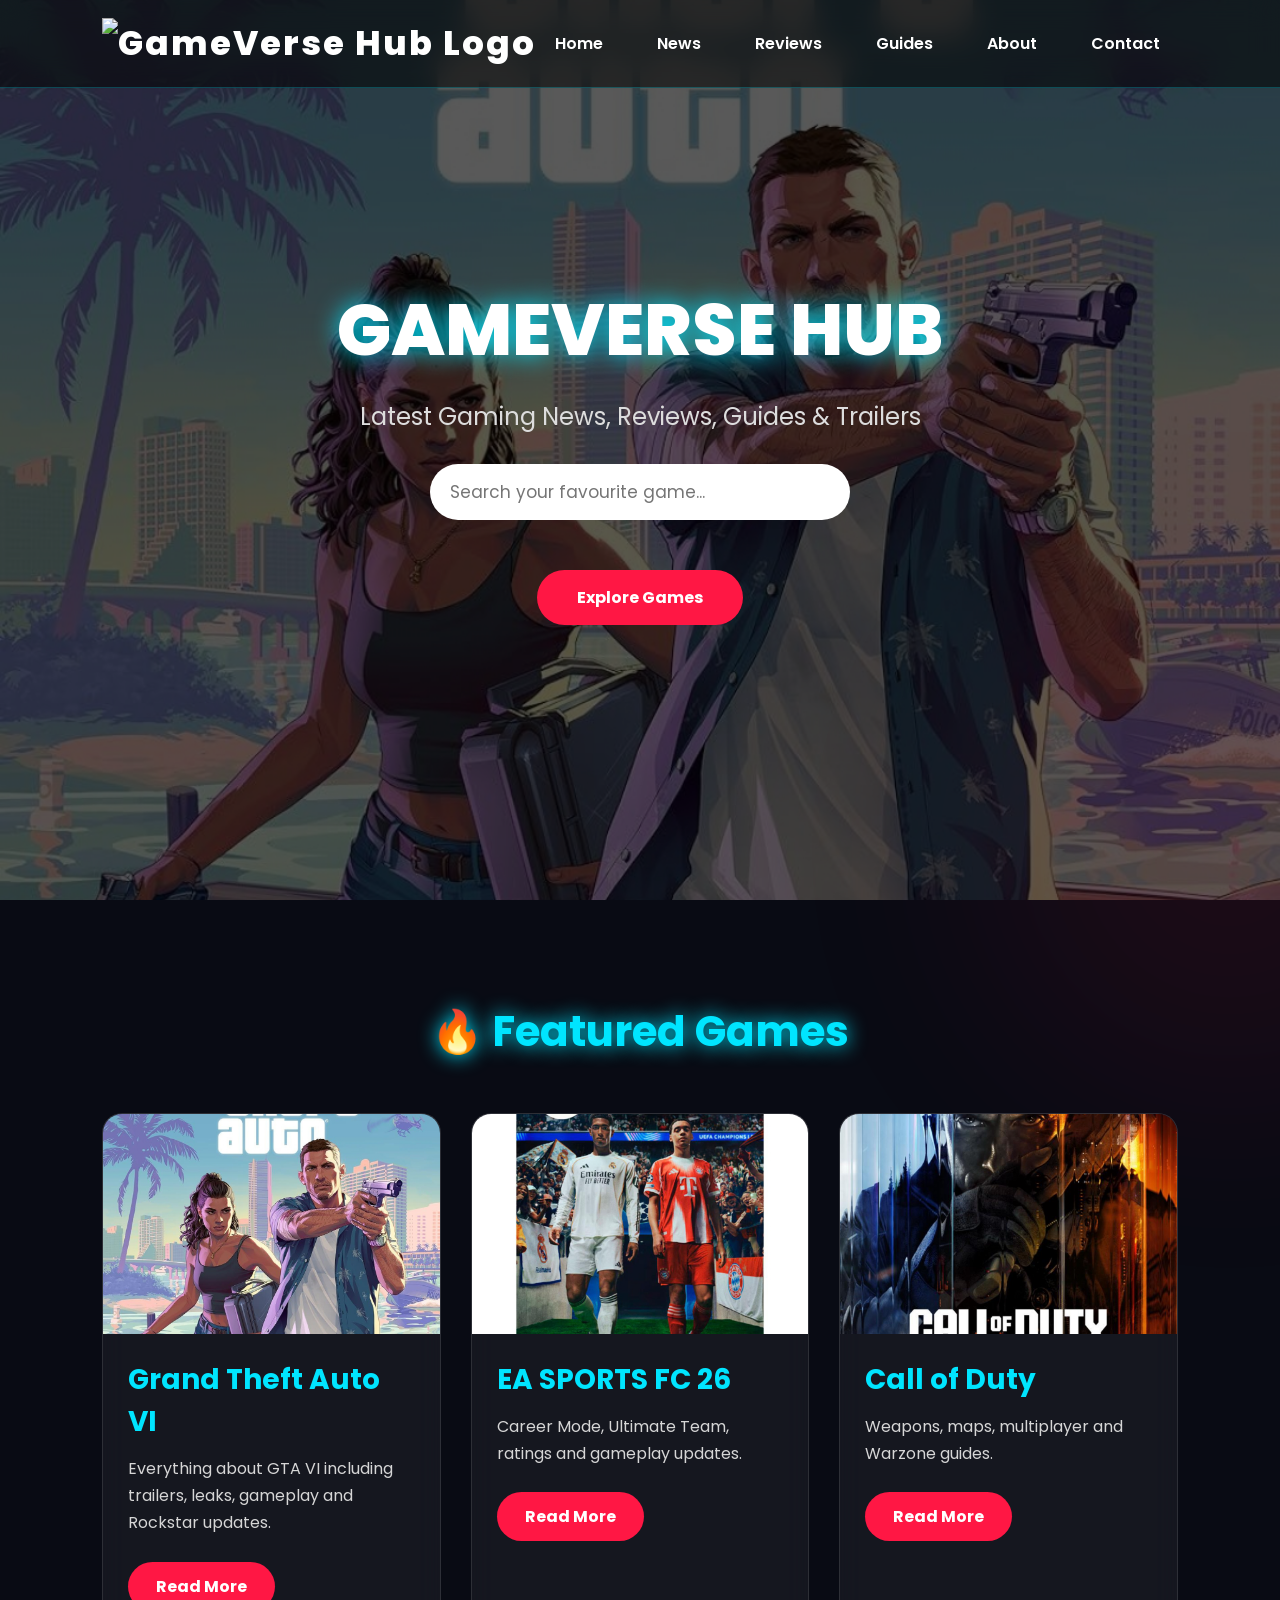
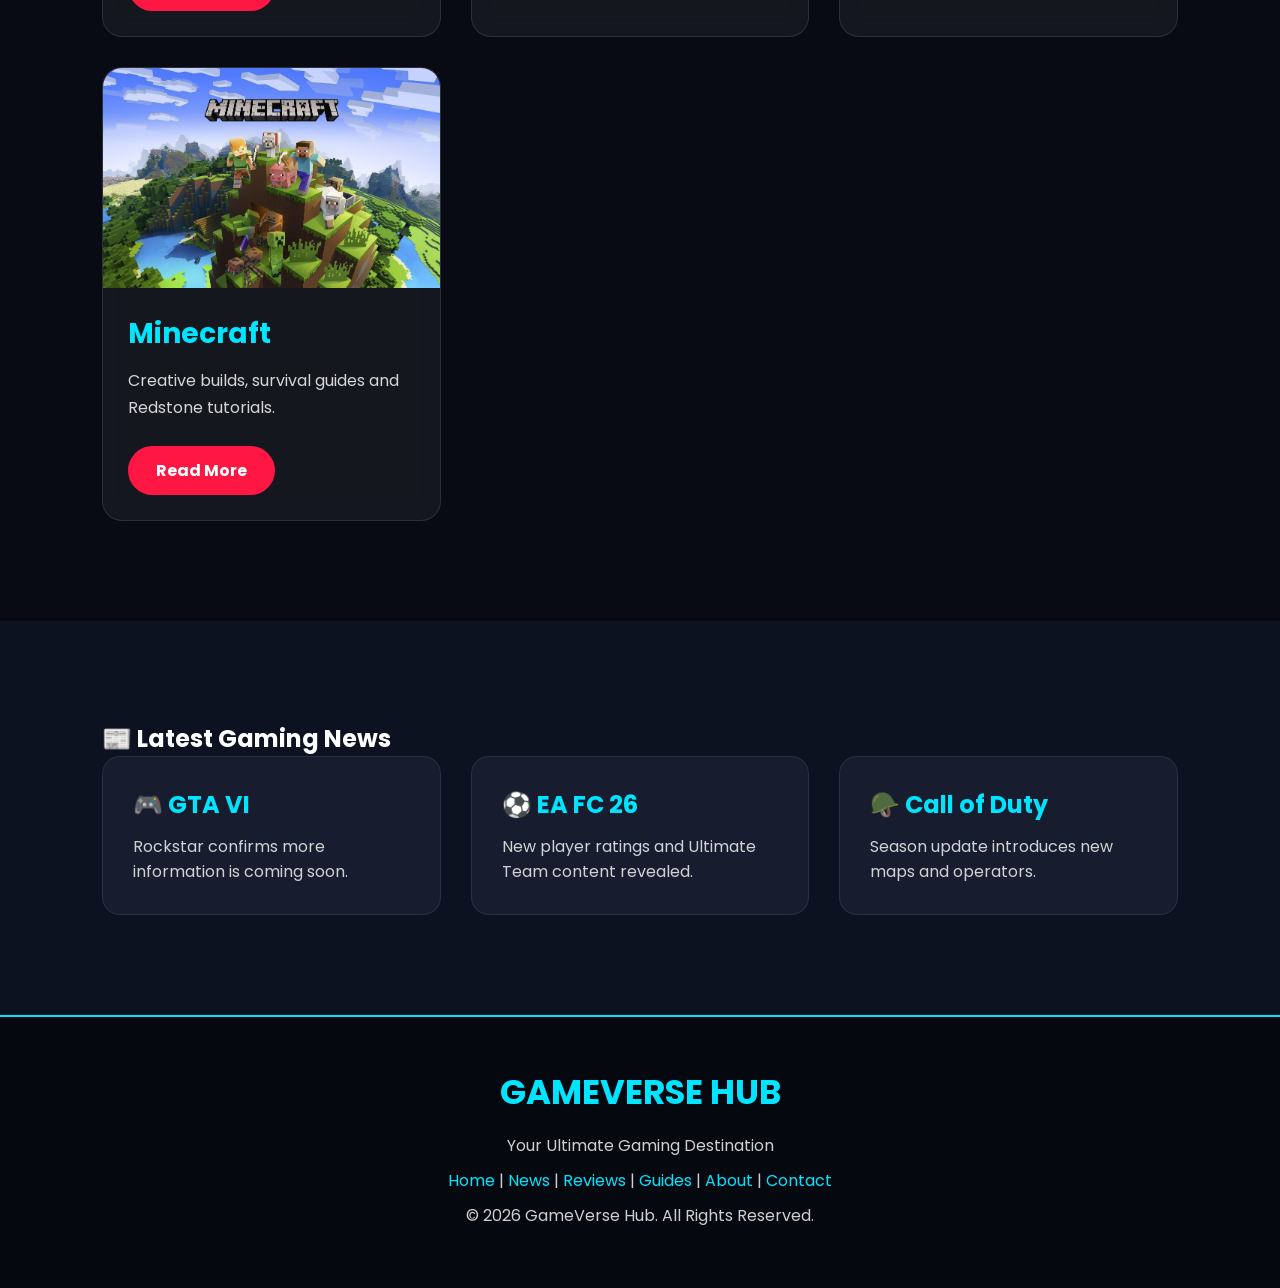
==== commit c6d00902: "Update index.html" ====
--- a/index.html
+++ b/index.html
@@ -17,7 +17,7 @@
 <header>
 
 <div class="logo">
-<span class="blue">GAME</span><span class="red">VERSE</span> HUB
+    <img src="images/logo.png" alt="GameVerse Hub Logo">
 </div>
 
 <nav>
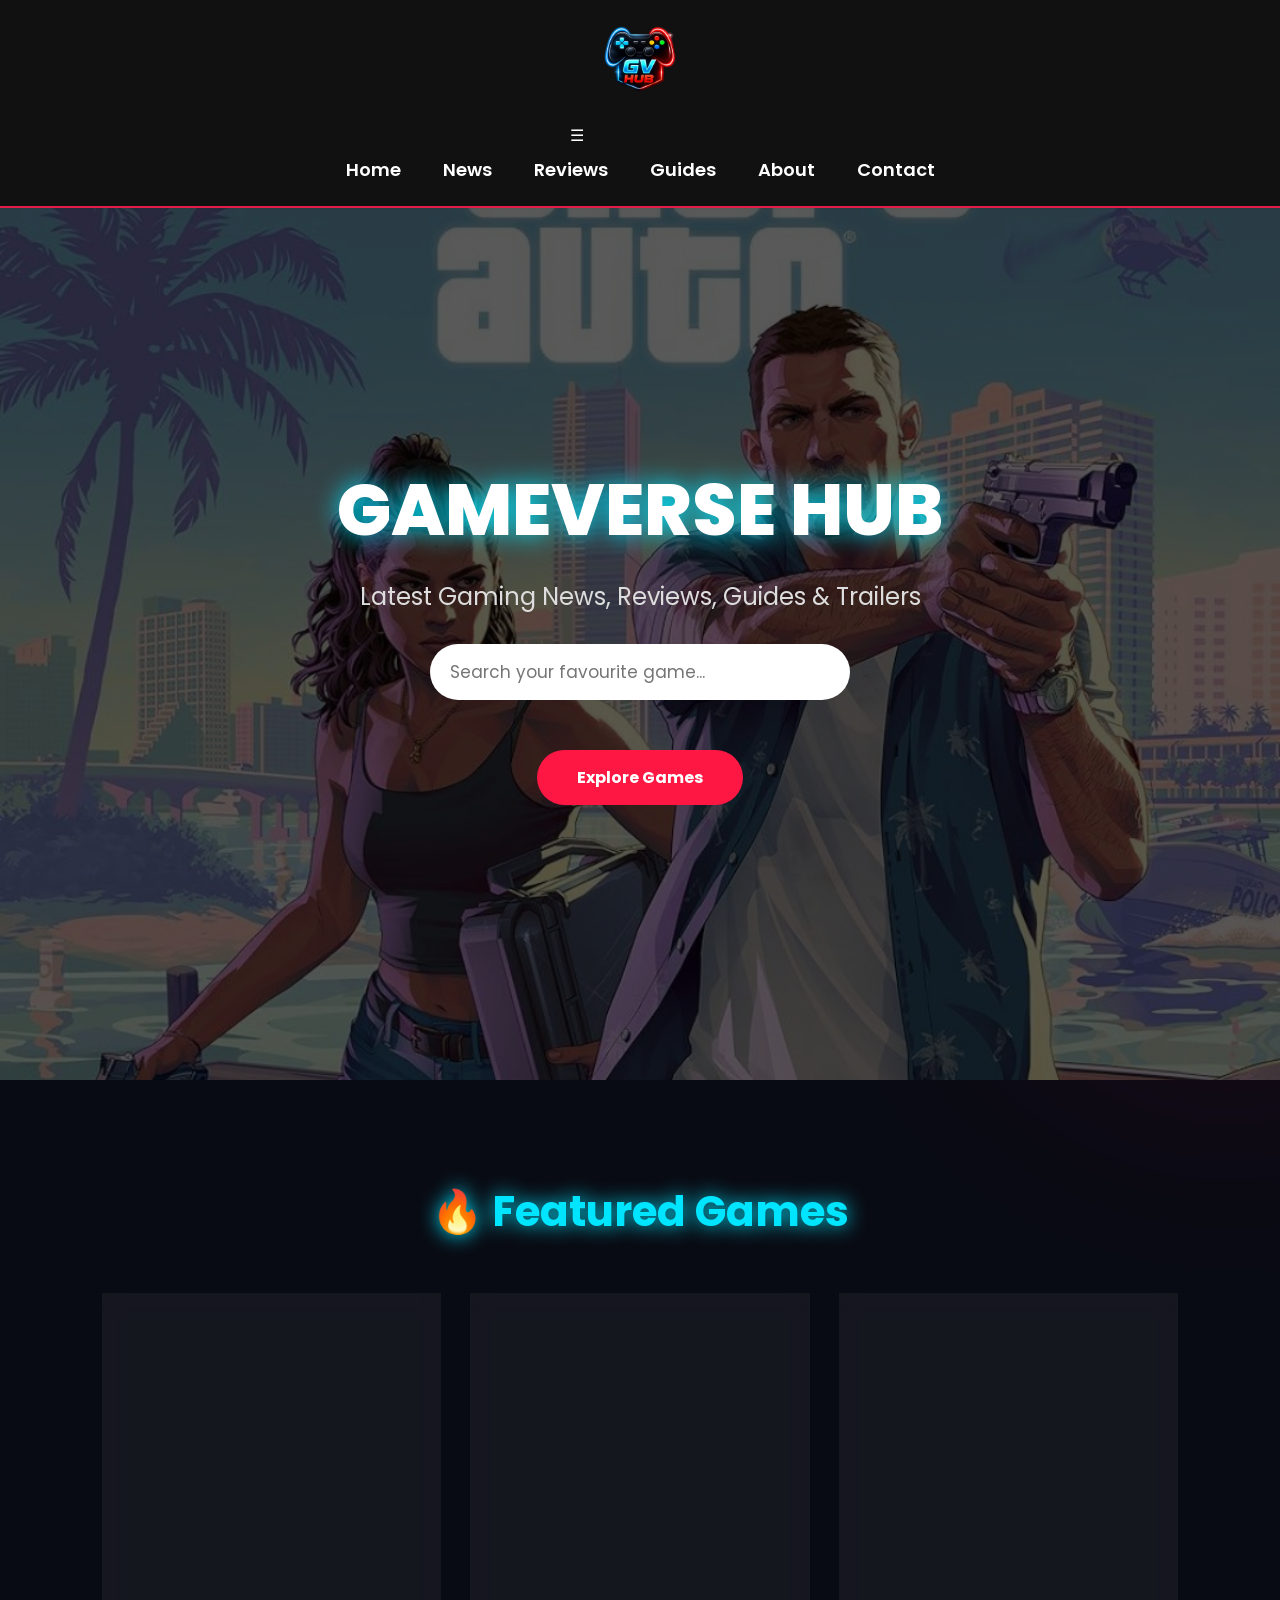
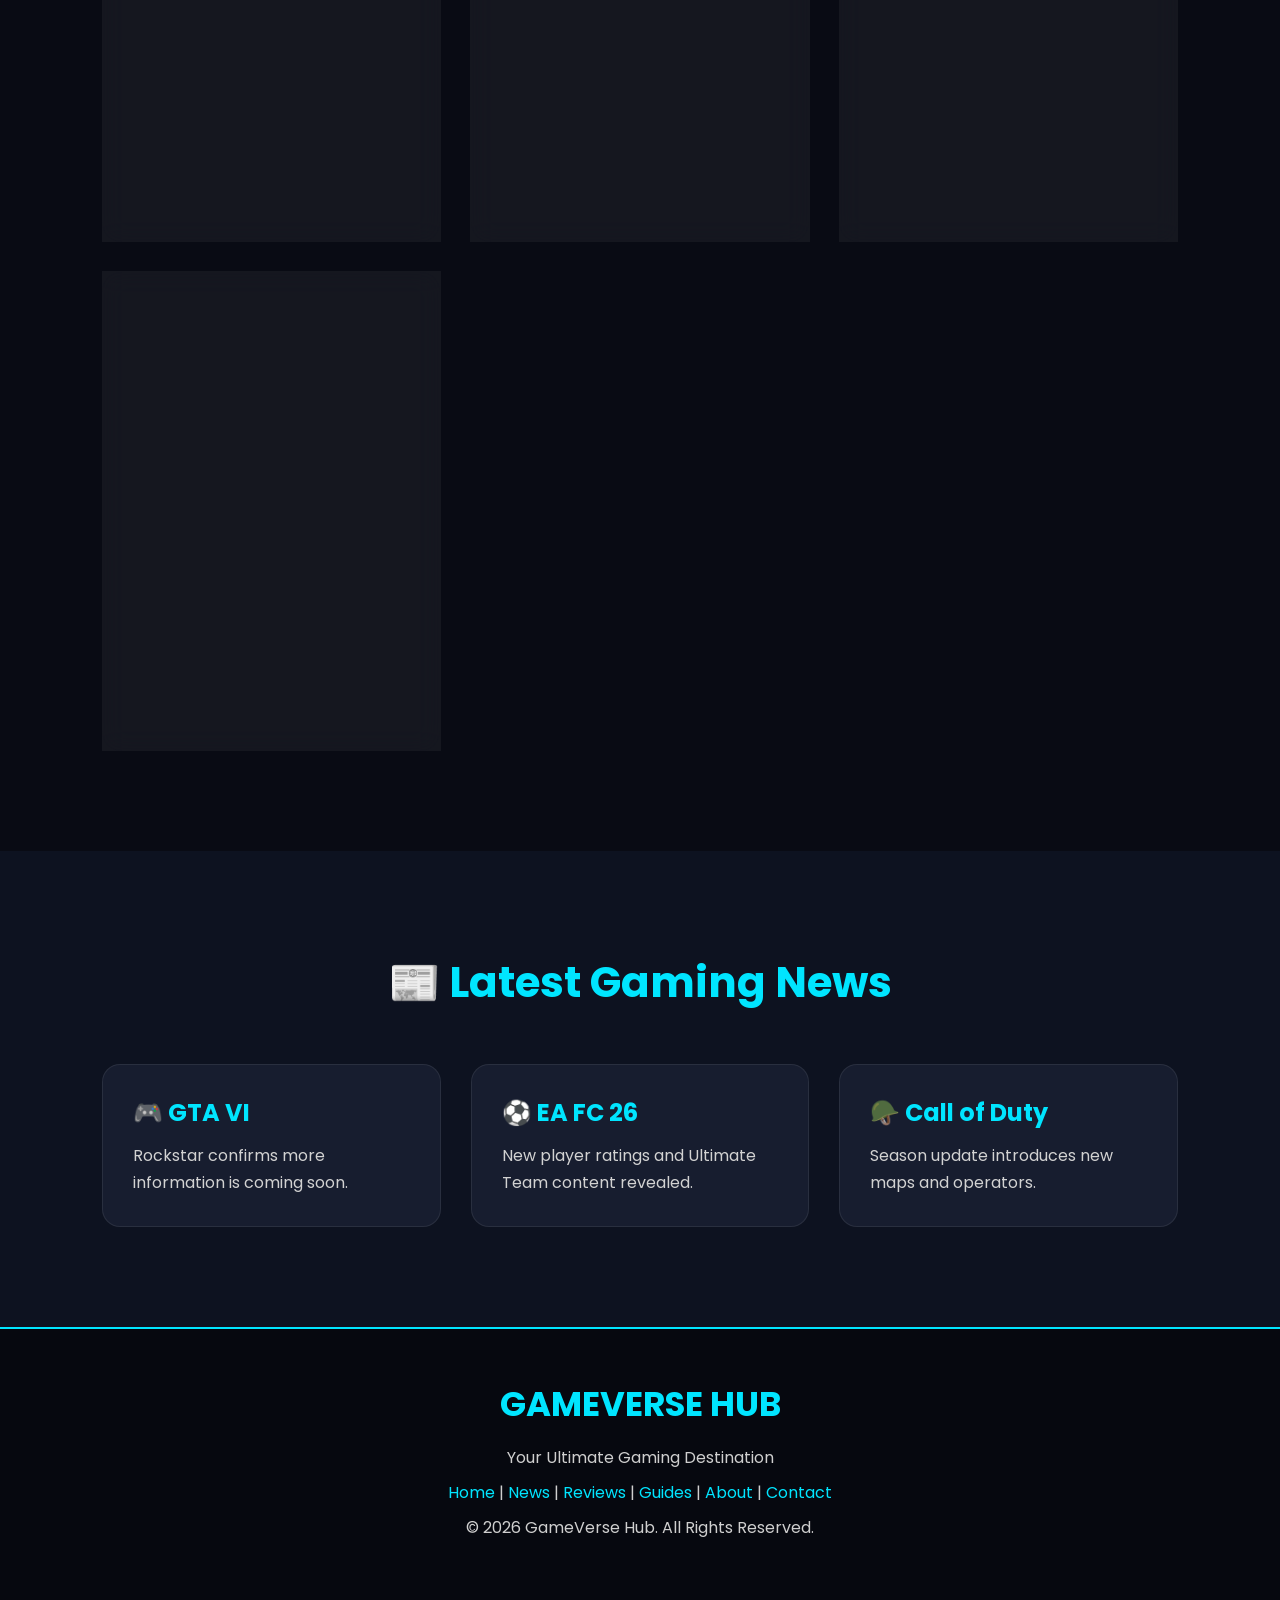
==== commit 56173b3c: "Update index.html" ====
--- a/index.html
+++ b/index.html
@@ -16,17 +16,32 @@
 
 <header>
 
+<div class="top-bar">
+
 <div class="logo">
-    <img src="images/logo.png" alt="GameVerse Hub Logo">
-</div>
-
-<nav>
+<img src="images/logo.png" alt="GameVerse Hub">
+</div>
+
+<div class="menu-btn" onclick="toggleMenu()">
+☰
+</div>
+
+</div>
+
+<nav id="mobileMenu">
+
 <a href="index.html">Home</a>
+
 <a href="news.html">News</a>
+
 <a href="reviews.html">Reviews</a>
+
 <a href="guides.html">Guides</a>
+
 <a href="about.html">About</a>
+
 <a href="contact.html">Contact</a>
+
 </nav>
 
 </header>
@@ -41,7 +56,8 @@
 Latest Gaming News, Reviews, Guides & Trailers
 </p>
 
-<input class="search"
+<input
+class="search"
 type="text"
 placeholder="Search your favourite game...">
 
--- a/css/style.css
+++ b/css/style.css
@@ -1,226 +1,216 @@
 /* ===================================
    GAMEVERSE HUB V2
-   FUTURISTIC GAMING CSS
 =================================== */
 
 @import url('https://fonts.googleapis.com/css2?family=Poppins:wght@300;400;500;600;700;800&display=swap');
 
 *{
-margin:0;
-padding:0;
-box-sizing:border-box;
-font-family:'Poppins',sans-serif;
-scroll-behavior:smooth;
+    margin:0;
+    padding:0;
+    box-sizing:border-box;
+    font-family:'Poppins',sans-serif;
+    scroll-behavior:smooth;
 }
 
 body{
-background:#090b14;
-color:#fff;
-overflow-x:hidden;
+    background:#090b14;
+    color:#fff;
+    overflow-x:hidden;
+    padding-top:150px;
 }
 
 a{
-text-decoration:none;
-color:white;
+    text-decoration:none;
+    color:#fff;
 }
 
 img{
-max-width:100%;
-display:block;
-}
-
-/* ===========================
-HEADER
-=========================== */
+    max-width:100%;
+    display:block;
+}
+
+/* HEADER */
 
 header{
-position:fixed;
-top:0;
-left:0;
-width:100%;
-padding:18px 8%;
-display:flex;
-justify-content:space-between;
-align-items:center;
-background:rgba(0,0,0,.55);
-backdrop-filter:blur(15px);
-z-index:1000;
-border-bottom:1px solid rgba(0,229,255,.25);
+    position:fixed;
+    top:0;
+    left:0;
+    width:100%;
+    background:#111;
+    border-bottom:2px solid #E11D48;
+    padding:15px 20px;
+    z-index:9999;
+
+    display:flex;
+    flex-direction:column;
+    align-items:center;
 }
 
 .logo{
-font-size:34px;
-font-weight:800;
-letter-spacing:2px;
-}
-
-.blue{
-color:#00e5ff;
-text-shadow:0 0 20px #00e5ff;
-}
-
-.red{
-color:#ff1744;
-text-shadow:0 0 20px #ff1744;
-}
-
+    width:140px;
+    margin:0 auto 15px;
+    display:flex;
+    justify-content:center;
+    align-items:center;
+}
+
+.logo img{
+    width:100%;
+    height:auto;
+    display:block;
+}
+ 
 nav{
-display:flex;
-gap:18px;
+    display:flex;
+    flex-wrap:wrap;
+    justify-content:center;
+    gap:18px;
 }
 
 nav a{
-padding:10px 18px;
-border-radius:30px;
-transition:.35s;
-font-weight:600;
-}
-
-nav a:hover{
-background:#00e5ff;
-color:#111;
-box-shadow:0 0 18px #00e5ff;
-}
-
-/* ===========================
-HERO
-=========================== */
+    font-size:18px;
+    font-weight:600;
+    padding:8px 12px;
+}
+
+body{
+    padding-top:180px;
+}
+
+/* HERO */
 
 .hero{
-position:relative;
-height:100vh;
-display:flex;
-justify-content:center;
-align-items:center;
-text-align:center;
-padding:20px;
-background:url("../images/gta6.jpg") center/cover no-repeat;
+    position:relative;
+    min-height:100vh;
+    display:flex;
+    justify-content:center;
+    align-items:center;
+    text-align:center;
+    padding:20px;
+    background:url("../images/gta6.jpg") center/cover no-repeat;
 }
 
 .hero::before{
-content:"";
-position:absolute;
-inset:0;
-background:rgba(0,0,0,.65);
+    content:"";
+    position:absolute;
+    inset:0;
+    background:rgba(0,0,0,.65);
 }
 
 .hero-content{
-position:relative;
-z-index:2;
-max-width:900px;
+    position:relative;
+    z-index:2;
+    max-width:900px;
 }
 
 .hero h1{
-font-size:72px;
-font-weight:800;
-margin-bottom:15px;
-text-shadow:0 0 25px #00e5ff;
+    font-size:72px;
+    font-weight:800;
+    margin-bottom:15px;
+    text-shadow:0 0 25px #00e5ff;
 }
 
 .hero p{
-font-size:24px;
-color:#ddd;
-margin-bottom:30px;
+    font-size:24px;
+    color:#ddd;
+    margin-bottom:30px;
 }
 
 .search{
-width:420px;
-max-width:100%;
-padding:15px 20px;
-border-radius:40px;
-border:none;
-outline:none;
-font-size:17px;
-margin-bottom:25px;
-background:#fff;
-color:#111;
+    width:420px;
+    max-width:100%;
+    padding:15px 20px;
+    border:none;
+    outline:none;
+    border-radius:40px;
+    font-size:17px;
 }
 
 .button{
-display:inline-block;
-padding:15px 40px;
-background:#ff1744;
-border-radius:40px;
-font-weight:700;
-transition:.35s;
+    display:inline-block;
+    margin-top:25px;
+    padding:15px 40px;
+    background:#ff1744;
+    border-radius:40px;
+    font-weight:700;
+    transition:.3s;
 }
 
 .button:hover{
-background:#00e5ff;
-color:#111;
-transform:translateY(-3px);
-box-shadow:0 0 25px #00e5ff;
-  }
-/* ===========================
+    background:#00e5ff;
+    color:#111;
+    box-shadow:0 0 25px #00e5ff;
+}
+ /* ===========================
 FEATURED GAMES
 =========================== */
 
 .games{
-padding:100px 8%;
+    padding:100px 8%;
 }
 
 .games h2{
-text-align:center;
-font-size:42px;
-margin-bottom:50px;
-color:#00e5ff;
-text-shadow:0 0 20px #00e5ff;
+    text-align:center;
+    font-size:42px;
+    margin-bottom:50px;
+    color:#00e5ff;
+    text-shadow:0 0 20px #00e5ff;
 }
 
 .games-grid{
-display:grid;
-grid-template-columns:repeat(auto-fit,minmax(300px,1fr));
-gap:30px;
+    display:grid;
+    grid-template-columns:repeat(auto-fit,minmax(300px,1fr));
+    gap:30px;
 }
 
 .card{
-background:rgba(255,255,255,.05);
-backdrop-filter:blur(12px);
-border:1px solid rgba(255,255,255,.1);
-border-radius:20px;
-overflow:hidden;
-transition:.4s;
+    background:rgba(255,255,255,.05);
+    backdrop-filter:blur(12px);
+    border:1px solid rgba(255,255,255,.1);
+    border-radius:20px;
+    overflow:hidden;
+    transition:.4s;
 }
 
 .card:hover{
-transform:translateY(-12px);
-box-shadow:0 0 30px rgba(0,229,255,.35);
-border-color:#00e5ff;
+    transform:translateY(-12px);
+    border-color:#00e5ff;
+    box-shadow:0 0 30px rgba(0,229,255,.35);
 }
 
 .card img{
-width:100%;
-height:220px;
-object-fit:cover;
+    width:100%;
+    height:220px;
+    object-fit:cover;
 }
 
 .card .content{
-padding:25px;
+    padding:25px;
 }
 
 .card h3{
-font-size:28px;
-margin-bottom:12px;
-color:#00e5ff;
+    font-size:28px;
+    color:#00e5ff;
+    margin-bottom:12px;
 }
 
 .card p{
-color:#d6d6d6;
-line-height:1.7;
-margin-bottom:25px;
+    color:#d6d6d6;
+    line-height:1.7;
+    margin-bottom:25px;
 }
 
 .card .button{
-display:inline-block;
-padding:12px 28px;
-background:#ff1744;
-border-radius:30px;
-transition:.3s;
+    display:inline-block;
+    padding:12px 28px;
+    background:#ff1744;
+    border-radius:30px;
+    transition:.3s;
 }
 
 .card .button:hover{
-background:#00e5ff;
-color:#111;
+    background:#00e5ff;
+    color:#111;
 }
 
 /* ===========================
@@ -228,38 +218,46 @@
 =========================== */
 
 .news-section{
-padding:100px 8%;
-background:#0d1220;
+    padding:100px 8%;
+    background:#0d1220;
+}
+
+.news-section h2{
+    text-align:center;
+    font-size:42px;
+    margin-bottom:50px;
+    color:#00e5ff;
 }
 
 .news-grid{
-display:grid;
-grid-template-columns:repeat(auto-fit,minmax(320px,1fr));
-gap:30px;
+    display:grid;
+    grid-template-columns:repeat(auto-fit,minmax(320px,1fr));
+    gap:30px;
 }
 
 .news-card{
-background:#171d2f;
-border-radius:18px;
-padding:30px;
-transition:.35s;
-border:1px solid rgba(255,255,255,.08);
+    background:#171d2f;
+    border-radius:18px;
+    padding:30px;
+    border:1px solid rgba(255,255,255,.08);
+    transition:.35s;
 }
 
 .news-card:hover{
-transform:translateY(-8px);
-border-color:#00e5ff;
-box-shadow:0 0 25px rgba(0,229,255,.25);
+    transform:translateY(-8px);
+    border-color:#00e5ff;
+    box-shadow:0 0 25px rgba(0,229,255,.25);
 }
 
 .news-card h3{
-font-size:24px;
-color:#00e5ff;
-margin-bottom:12px;
+    color:#00e5ff;
+    font-size:24px;
+    margin-bottom:12px;
 }
 
 .news-card p{
-color:#d2d2d2;
+    color:#d2d2d2;
+    line-height:1.7;
 }
 
 /* ===========================
@@ -267,34 +265,33 @@
 =========================== */
 
 footer{
-background:#06080f;
-padding:50px 20px;
-text-align:center;
-border-top:2px solid #00e5ff;
+    background:#06080f;
+    border-top:2px solid #00e5ff;
+    padding:50px 20px;
+    text-align:center;
 }
 
 footer h2{
-font-size:34px;
-margin-bottom:15px;
-color:#00e5ff;
+    font-size:34px;
+    color:#00e5ff;
+    margin-bottom:15px;
 }
 
 footer p{
-color:#cfcfcf;
-margin:10px 0;
+    color:#cfcfcf;
+    margin:10px 0;
 }
 
 footer a{
-color:#00e5ff;
-transition:.3s;
+    color:#00e5ff;
+    transition:.3s;
 }
 
 footer a:hover{
-color:#ff1744;
-}
-/* ===================================
-   ANIMATIONS
-=================================== */
+    color:#ff1744;
+}   /* ===========================
+ANIMATIONS
+=========================== */
 
 @keyframes fadeUp{
     from{
@@ -315,7 +312,9 @@
     animation:fadeUp .8s ease;
 }
 
-/* Glowing background */
+/* ===========================
+BACKGROUND GLOW
+=========================== */
 
 body::before{
     content:"";
@@ -329,6 +328,7 @@
     filter:blur(120px);
     border-radius:50%;
     pointer-events:none;
+    z-index:-1;
 }
 
 body::after{
@@ -343,9 +343,12 @@
     filter:blur(120px);
     border-radius:50%;
     pointer-events:none;
-}
-
-/* Scrollbar */
+    z-index:-1;
+}
+
+/* ===========================
+SCROLLBAR
+=========================== */
 
 ::-webkit-scrollbar{
     width:10px;
@@ -364,25 +367,31 @@
     background:#ff1744;
 }
 
-/* ===================================
-   MOBILE
-=================================== */
+/* ===========================
+MOBILE
+=========================== */
 
 @media(max-width:991px){
 
 header{
     flex-direction:column;
-    padding:15px;
+    align-items:center;
+    padding:15px 20px;
+}
+
+.logo img{
+    height:55px;
+    margin-bottom:10px;
 }
 
 nav{
     flex-wrap:wrap;
     justify-content:center;
-    margin-top:15px;
-}
-
-.logo{
-    font-size:28px;
+    gap:8px;
+}
+
+.hero{
+    padding:120px 20px 60px;
 }
 
 .hero h1{
@@ -393,12 +402,14 @@
     font-size:18px;
 }
 
-.games{
+.games,
+.news-section{
     padding:70px 20px;
 }
 
-.games h2{
-    font-size:32px;
+.games h2,
+.news-section h2{
+    font-size:34px;
 }
 
 .card img{
@@ -409,12 +420,6 @@
 
 @media(max-width:768px){
 
-.hero{
-    height:auto;
-    min-height:100vh;
-    padding:120px 20px 60px;
-}
-
 .hero h1{
     font-size:38px;
 }
@@ -424,7 +429,7 @@
 }
 
 .search{
-  width:100%;
+    width:100%;
 }
 
 .games-grid,
@@ -433,7 +438,6 @@
 }
 
 .button{
-    display:block;
     width:100%;
     text-align:center;
 }
@@ -446,8 +450,8 @@
 
 @media(max-width:480px){
 
-.logo{
-    font-size:22px;
+.logo img{
+    height:45px;
 }
 
 nav a{
@@ -456,14 +460,15 @@
 }
 
 .hero h1{
-    font-size:32px;
+    font-size:30px;
 }
 
 .hero p{
     font-size:16px;
 }
 
-.games h2{
+.games h2,
+.news-section h2{
     font-size:28px;
 }
 
@@ -471,4 +476,4 @@
     font-size:22px;
 }
 
-} 
+}
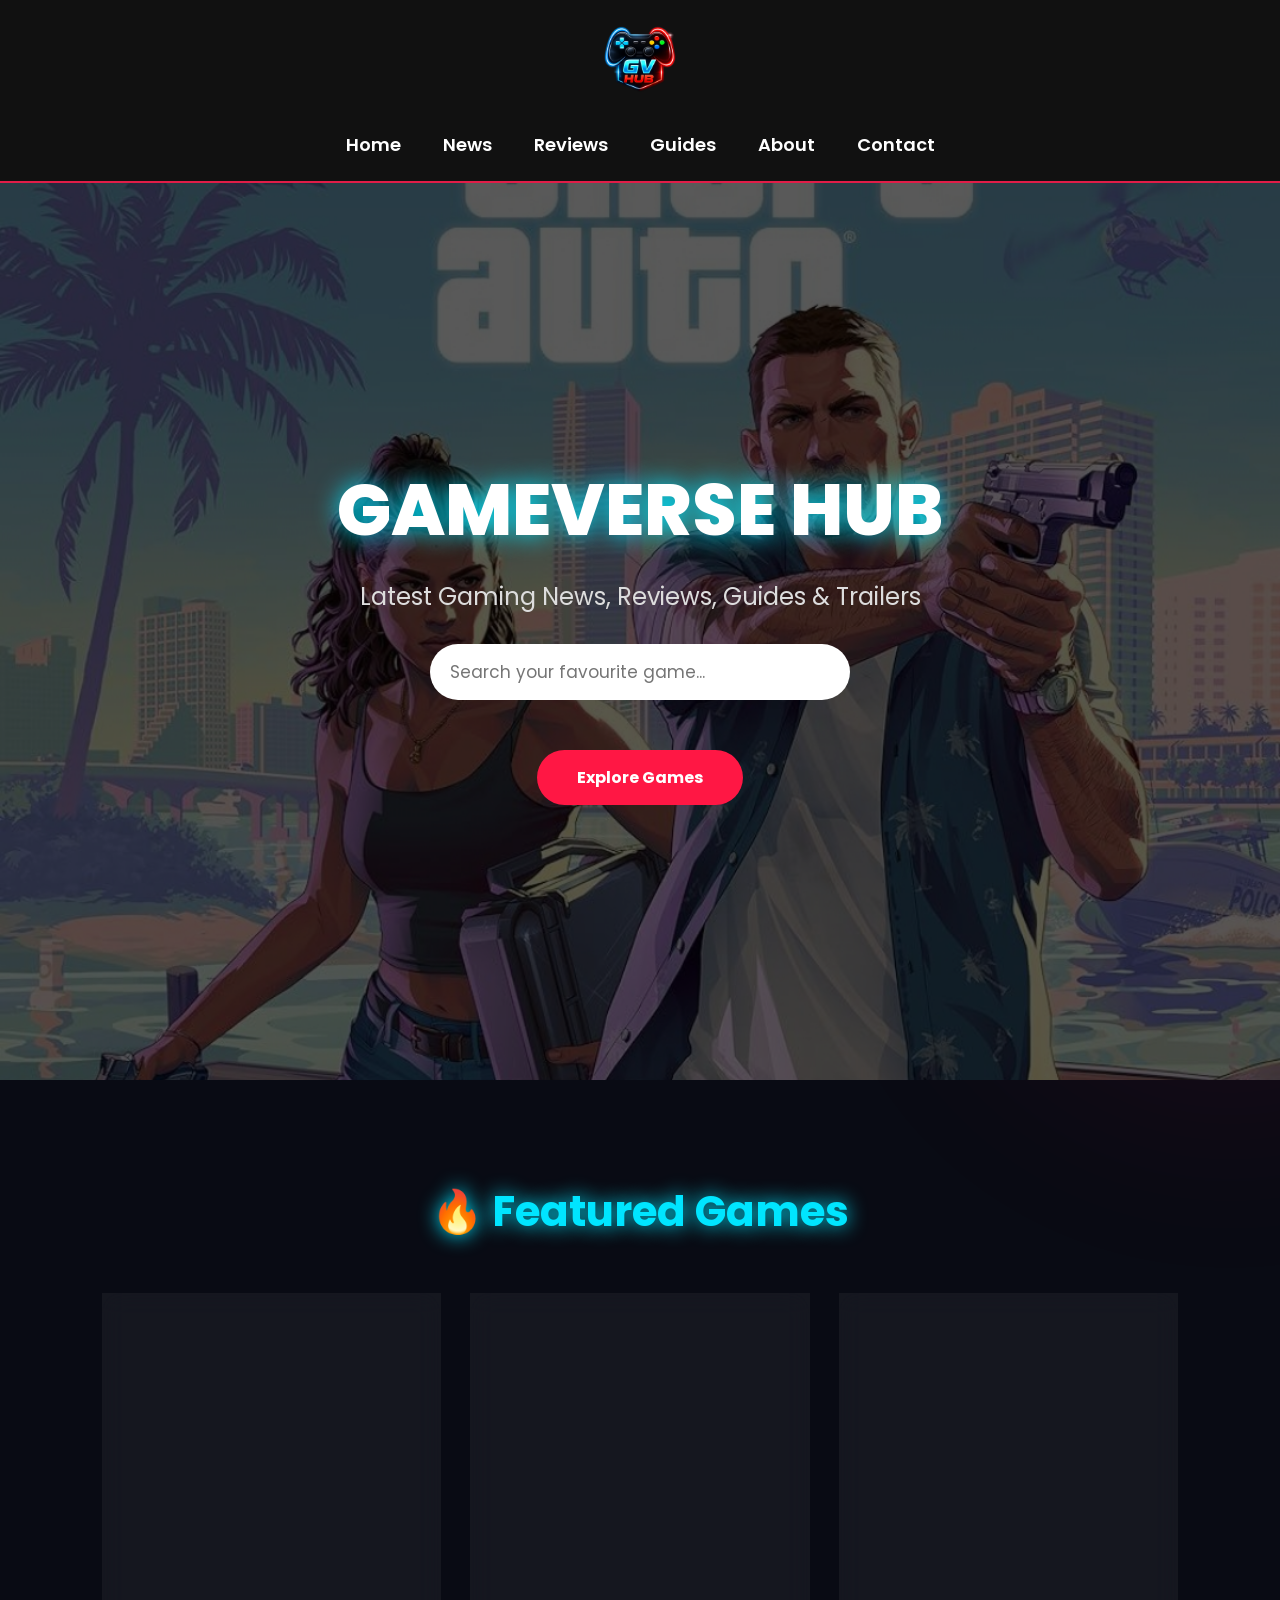
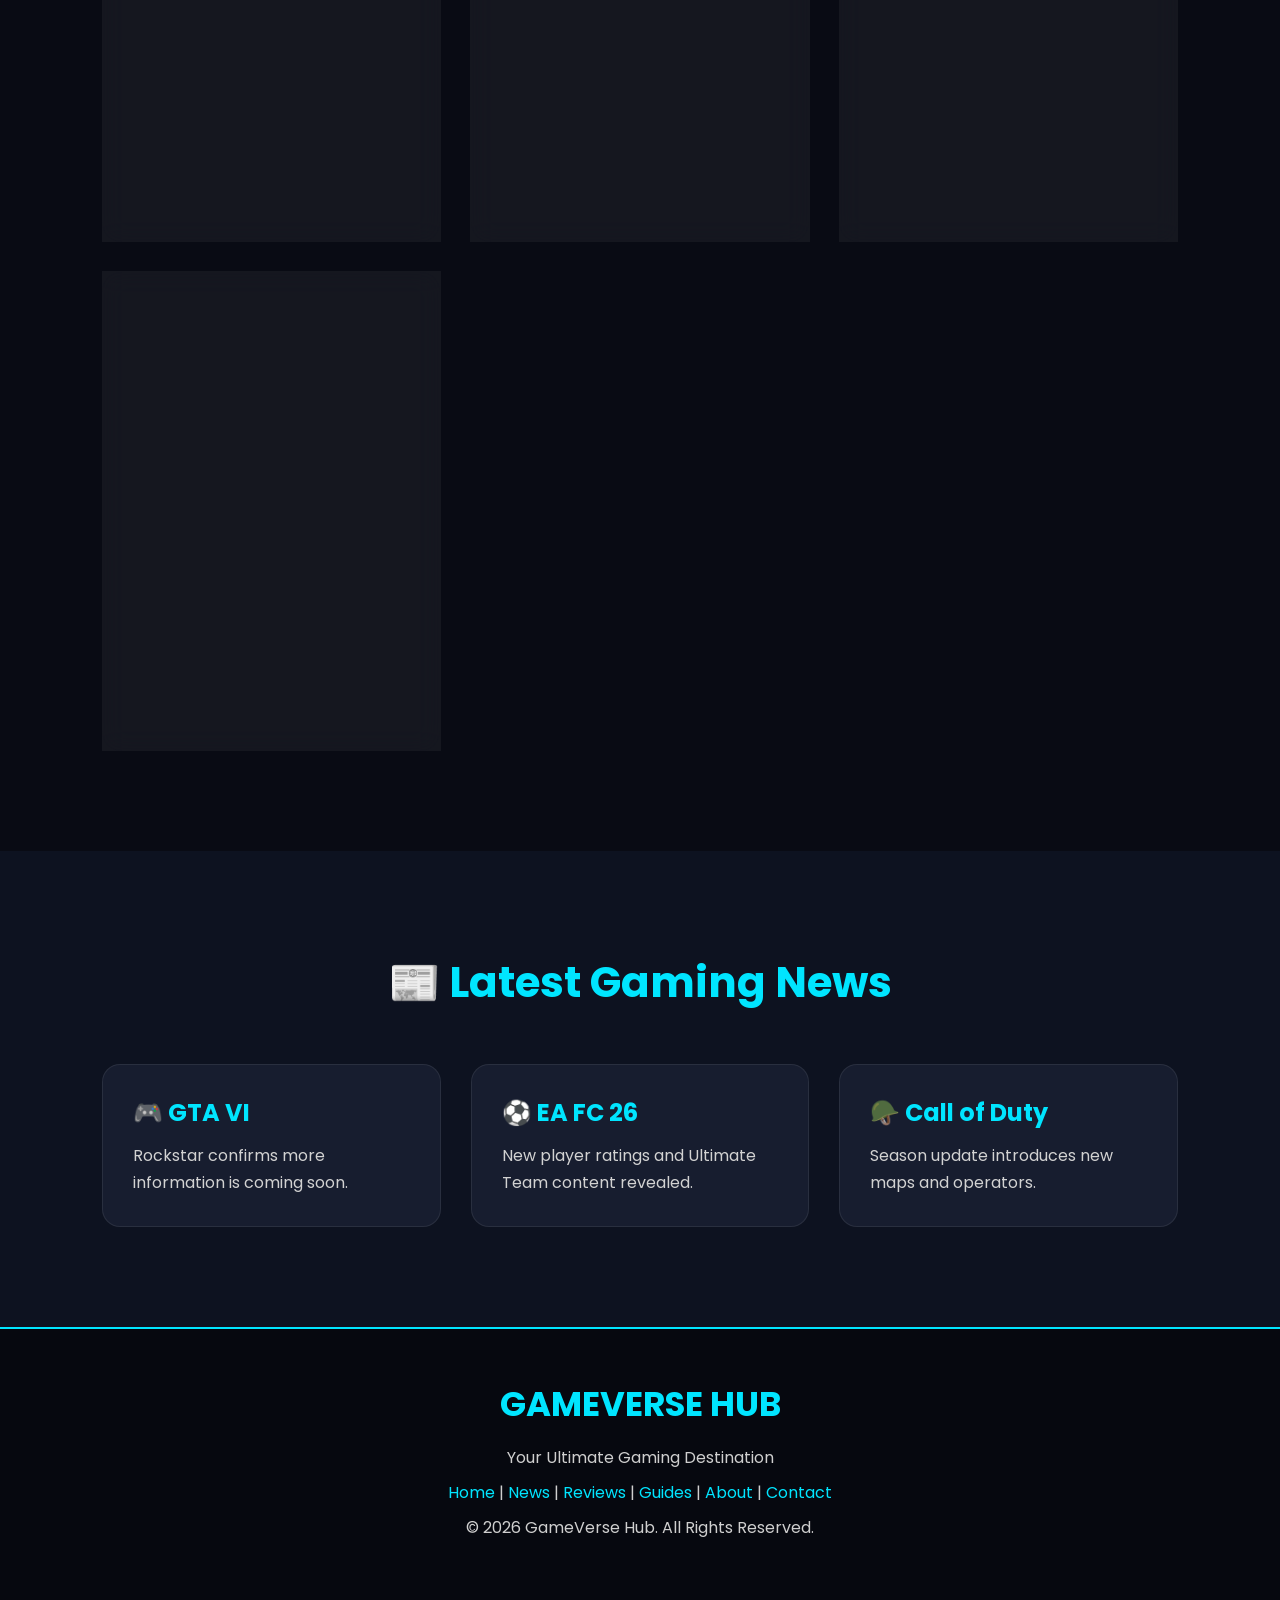
==== commit f8c1783d: "Update index.html" ====
--- a/index.html
+++ b/index.html
@@ -16,36 +16,31 @@
 
 <header>
 
-<div class="top-bar">
-
-<div class="logo">
+<div class="header-container">
+
+<a href="index.html" class="logo">
 <img src="images/logo.png" alt="GameVerse Hub">
-</div>
+</a>
 
 <div class="menu-btn" onclick="toggleMenu()">
 ☰
 </div>
 
-</div>
-
-<nav id="mobileMenu">
+<nav id="navMenu">
 
 <a href="index.html">Home</a>
-
 <a href="news.html">News</a>
-
 <a href="reviews.html">Reviews</a>
-
 <a href="guides.html">Guides</a>
-
 <a href="about.html">About</a>
-
 <a href="contact.html">Contact</a>
 
 </nav>
 
+</div>
+
 </header>
-
+  
 <section class="hero">
 
 <div class="hero-content">
--- a/css/style.css
+++ b/css/style.css
@@ -477,3 +477,70 @@
 }
 
 }
+/* MOBILE GAMING HEADER */
+
+.top-bar{
+display:flex;
+justify-content:space-between;
+align-items:center;
+padding:15px 20px;
+}
+
+.logo{
+width:140px;
+}
+
+.logo img{
+width:100%;
+display:block;
+}
+
+.menu-btn{
+font-size:34px;
+color:#00e5ff;
+cursor:pointer;
+}
+
+#mobileMenu{
+display:none;
+flex-direction:column;
+text-align:center;
+background:#111;
+padding:20px 0;
+}
+
+#mobileMenu a{
+padding:15px;
+font-size:20px;
+font-weight:600;
+border-bottom:1px solid rgba(255,255,255,.08);
+}
+
+#mobileMenu.show{
+display:flex;
+}
+
+@media(min-width:992px){
+
+.menu-btn{
+display:none;
+}
+
+#mobileMenu{
+display:flex !important;
+flex-direction:row;
+justify-content:center;
+background:none;
+padding:0;
+}
+
+#mobileMenu a{
+border:none;
+padding:12px 20px;
+}
+
+.top-bar{
+padding:15px 30px;
+}
+
+}
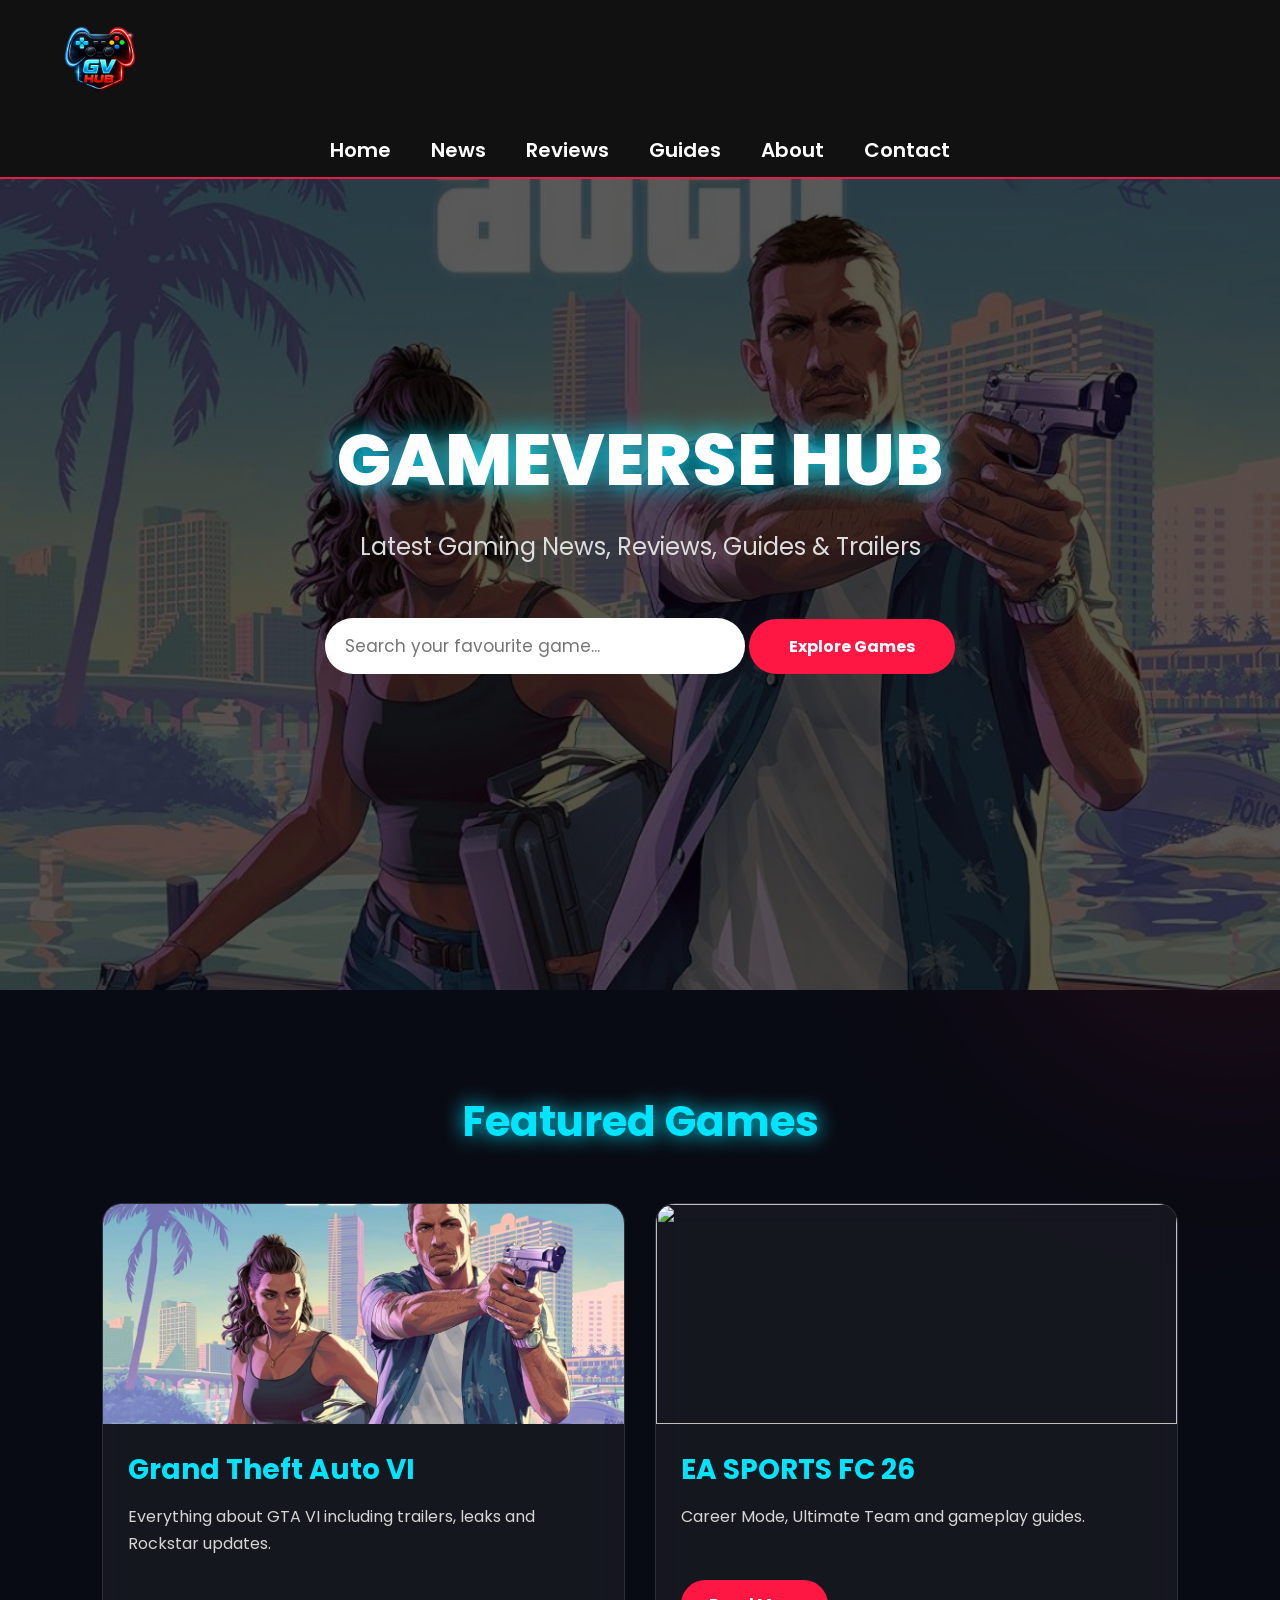
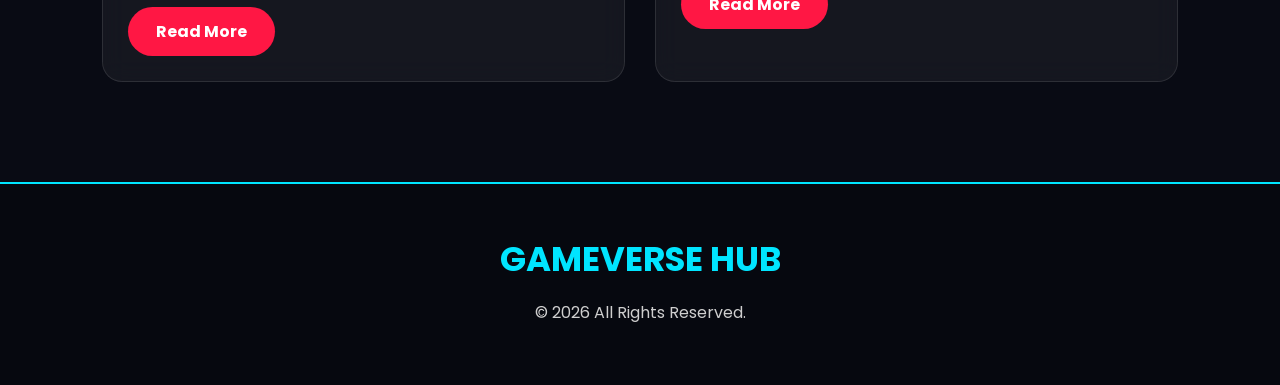
==== commit 10512da8: "Update index.html" ====
--- a/index.html
+++ b/index.html
@@ -1,32 +1,34 @@
 <!DOCTYPE html>
 <html lang="en">
-
 <head>
-
 <meta charset="UTF-8">
 <meta name="viewport" content="width=device-width, initial-scale=1.0">
 
-<title>GameVerse Hub</title>
+<title>GAMEVERSE HUB</title>
 
 <link rel="stylesheet" href="css/style.css">
-
+<link rel="preconnect" href="https://fonts.googleapis.com">
+<link rel="preconnect" href="https://fonts.gstatic.com" crossorigin>
+<link href="https://fonts.googleapis.com/css2?family=Poppins:wght@300;400;500;600;700;800&display=swap" rel="stylesheet">
 </head>
 
 <body>
 
 <header>
 
-<div class="header-container">
+<div class="top-bar">
 
 <a href="index.html" class="logo">
 <img src="images/logo.png" alt="GameVerse Hub">
 </a>
 
-<div class="menu-btn" onclick="toggleMenu()">
+<div class="menu-btn" id="menu-btn">
 ☰
 </div>
 
-<nav id="navMenu">
+</div>
+
+<nav id="mobileMenu">
 
 <a href="index.html">Home</a>
 <a href="news.html">News</a>
@@ -37,10 +39,8 @@
 
 </nav>
 
-</div>
+</header>
 
-</header>
-  
 <section class="hero">
 
 <div class="hero-content">
@@ -52,11 +52,9 @@
 </p>
 
 <input
+type="text"
 class="search"
-type="text"
 placeholder="Search your favourite game...">
-
-<br><br>
 
 <a href="#games" class="button">
 Explore Games
@@ -68,119 +66,26 @@
 
 <section class="games" id="games">
 
-<h2>🔥 Featured Games</h2>
+<h2>Featured Games</h2>
 
 <div class="games-grid">
 
 <div class="card">
-
 <img src="images/gta6.jpg">
-
 <div class="content">
-
 <h3>Grand Theft Auto VI</h3>
-
-<p>
-Everything about GTA VI including trailers, leaks, gameplay and Rockstar updates.
-</p>
-
-<a href="news.html" class="button">
-Read More
-</a>
-
+<p>Everything about GTA VI including trailers, leaks and Rockstar updates.</p>
+<a href="#" class="button">Read More</a>
 </div>
-
 </div>
 
 <div class="card">
-
-<img src="images/eafc26.jpg">
-
+<img src="images/fc26.jpg">
 <div class="content">
-
 <h3>EA SPORTS FC 26</h3>
-
-<p>
-Career Mode, Ultimate Team, ratings and gameplay updates.
-</p>
-
-<a href="reviews.html" class="button">
-Read More
-</a>
-
+<p>Career Mode, Ultimate Team and gameplay guides.</p>
+<a href="#" class="button">Read More</a>
 </div>
-
-</div>
-
-<div class="card">
-
-<img src="images/cod.jpg">
-
-<div class="content">
-
-<h3>Call of Duty</h3>
-
-<p>
-Weapons, maps, multiplayer and Warzone guides.
-</p>
-
-<a href="guides.html" class="button">
-Read More
-</a>
-
-</div>
-
-</div>
-
-<div class="card">
-
-<img src="images/minecraft.jpg">
-
-<div class="content">
-
-<h3>Minecraft</h3>
-
-<p>
-Creative builds, survival guides and Redstone tutorials.
-</p>
-
-<a href="guides.html" class="button">
-Read More
-</a>
-
-</div>
-
-</div>
-
-</div>
-
-</section>
-
-<section class="news-section">
-
-<h2>📰 Latest Gaming News</h2>
-
-<div class="news-grid">
-
-<div class="news-card">
-<h3>🎮 GTA VI</h3>
-<p>
-Rockstar confirms more information is coming soon.
-</p>
-</div>
-
-<div class="news-card">
-<h3>⚽ EA FC 26</h3>
-<p>
-New player ratings and Ultimate Team content revealed.
-</p>
-</div>
-
-<div class="news-card">
-<h3>🪖 Call of Duty</h3>
-<p>
-Season update introduces new maps and operators.
-</p>
 </div>
 
 </div>
@@ -191,34 +96,12 @@
 
 <h2>GAMEVERSE HUB</h2>
 
-<p>Your Ultimate Gaming Destination</p>
-
-<p>
-
-<a href="index.html">Home</a> |
-
-<a href="news.html">News</a> |
-
-<a href="reviews.html">Reviews</a> |
-
-<a href="guides.html">Guides</a> |
-
-<a href="about.html">About</a> |
-
-<a href="contact.html">Contact</a>
-
-</p>
-
-<p>
-
-© 2026 GameVerse Hub. All Rights Reserved.
-
-</p>
+<p>© 2026 All Rights Reserved.</p>
 
 </footer>
 
 <script src="js/script.js"></script>
 
 </body>
+</html>
 
-  </html>
--- a/css/style.css
+++ b/css/style.css
@@ -30,6 +30,10 @@
 }
 
 /* HEADER */
+
+/* ===========================
+   PROFESSIONAL HEADER
+=========================== */
 
 header{
     position:fixed;
@@ -38,43 +42,89 @@
     width:100%;
     background:#111;
     border-bottom:2px solid #E11D48;
+    z-index:1000;
+}
+
+.header-container{
+    display:flex;
+    justify-content:space-between;
+    align-items:center;
     padding:15px 20px;
-    z-index:9999;
-
-    display:flex;
-    flex-direction:column;
-    align-items:center;
-}
-
-.logo{
-    width:140px;
-    margin:0 auto 15px;
-    display:flex;
-    justify-content:center;
-    align-items:center;
 }
 
 .logo img{
-    width:100%;
+    width:120px;
     height:auto;
     display:block;
 }
- 
-nav{
+
+.menu-btn{
+    font-size:32px;
+    color:#fff;
+    cursor:pointer;
+    user-select:none;
+    display:block;
+}
+
+#navMenu{
+    display:none;
+    flex-direction:column;
+    background:#111;
+    width:100%;
+    text-align:center;
+}
+
+#navMenu.show{
     display:flex;
-    flex-wrap:wrap;
-    justify-content:center;
-    gap:18px;
-}
-
-nav a{
+}
+
+#navMenu a{
+    color:#fff;
+    padding:16px;
     font-size:18px;
     font-weight:600;
-    padding:8px 12px;
-}
+    border-top:1px solid rgba(255,255,255,.08);
+    transition:.3s;
+}
+
+#navMenu a:hover{
+    background:#E11D48;
+}
+
+/* Desktop */
+
+@media (min-width:992px){
+
+.menu-btn{
+    display:none;
+}
+
+.header-container{
+    padding:15px 40px;
+}
+
+.logo img{
+    width:170px;
+}
+
+#navMenu{
+    display:flex !important;
+    flex-direction:row;
+    width:auto;
+    background:none;
+}
+
+#navMenu a{
+    border:none;
+    padding:12px 18px;
+}
+
+}
+
+/* Push page below fixed header */
 
 body{
-    padding-top:180px;
+    padding-top:90px;
 }
 
 /* HERO */
@@ -371,109 +421,63 @@
 MOBILE
 =========================== */
 
-@media(max-width:991px){
+@media (max-width:768px){
 
 header{
-    flex-direction:column;
+    position:fixed;
+    top:0;
+    left:0;
+    width:100%;
+    height:90px;
+    display:flex;
+    justify-content:space-between;
     align-items:center;
     padding:15px 20px;
+    background:#111;
+    z-index:1000;
 }
 
 .logo img{
-    height:55px;
-    margin-bottom:10px;
+    height:60px;
+}
+
+.menu-toggle{
+    display:block;
+    font-size:36px;
+    color:#00e5ff;
+    cursor:pointer;
 }
 
 nav{
-    flex-wrap:wrap;
-    justify-content:center;
-    gap:8px;
+    position:fixed;
+    top:90px;
+    left:-100%;
+    width:100%;
+    height:calc(100vh - 90px);
+    background:#111;
+    display:flex;
+    flex-direction:column;
+    justify-content:flex-start;
+    align-items:center;
+    transition:.35s;
+    padding-top:30px;
+}
+
+nav.active{
+    left:0;
+}
+
+nav a{
+    width:90%;
+    text-align:center;
+    padding:18px;
+    margin:8px 0;
+    border-bottom:1px solid rgba(255,255,255,.08);
+    font-size:28px;
 }
 
 .hero{
-    padding:120px 20px 60px;
-}
-
-.hero h1{
-    font-size:48px;
-}
-
-.hero p{
-    font-size:18px;
-}
-
-.games,
-.news-section{
-    padding:70px 20px;
-}
-
-.games h2,
-.news-section h2{
-    font-size:34px;
-}
-
-.card img{
-    height:200px;
-}
-
-}
-
-@media(max-width:768px){
-
-.hero h1{
-    font-size:38px;
-}
-
-.hero p{
-    font-size:17px;
-}
-
-.search{
-    width:100%;
-}
-
-.games-grid,
-.news-grid{
-    grid-template-columns:1fr;
-}
-
-.button{
-    width:100%;
-    text-align:center;
-}
-
-footer h2{
-    font-size:28px;
-}
-
-}
-
-@media(max-width:480px){
-
-.logo img{
-    height:45px;
-}
-
-nav a{
-    font-size:14px;
-    padding:8px 12px;
-}
-
-.hero h1{
-    font-size:30px;
-}
-
-.hero p{
-    font-size:16px;
-}
-
-.games h2,
-.news-section h2{
-    font-size:28px;
-}
-
-.card h3{
-    font-size:22px;
+    padding-top:90px;
 }
 
 }
